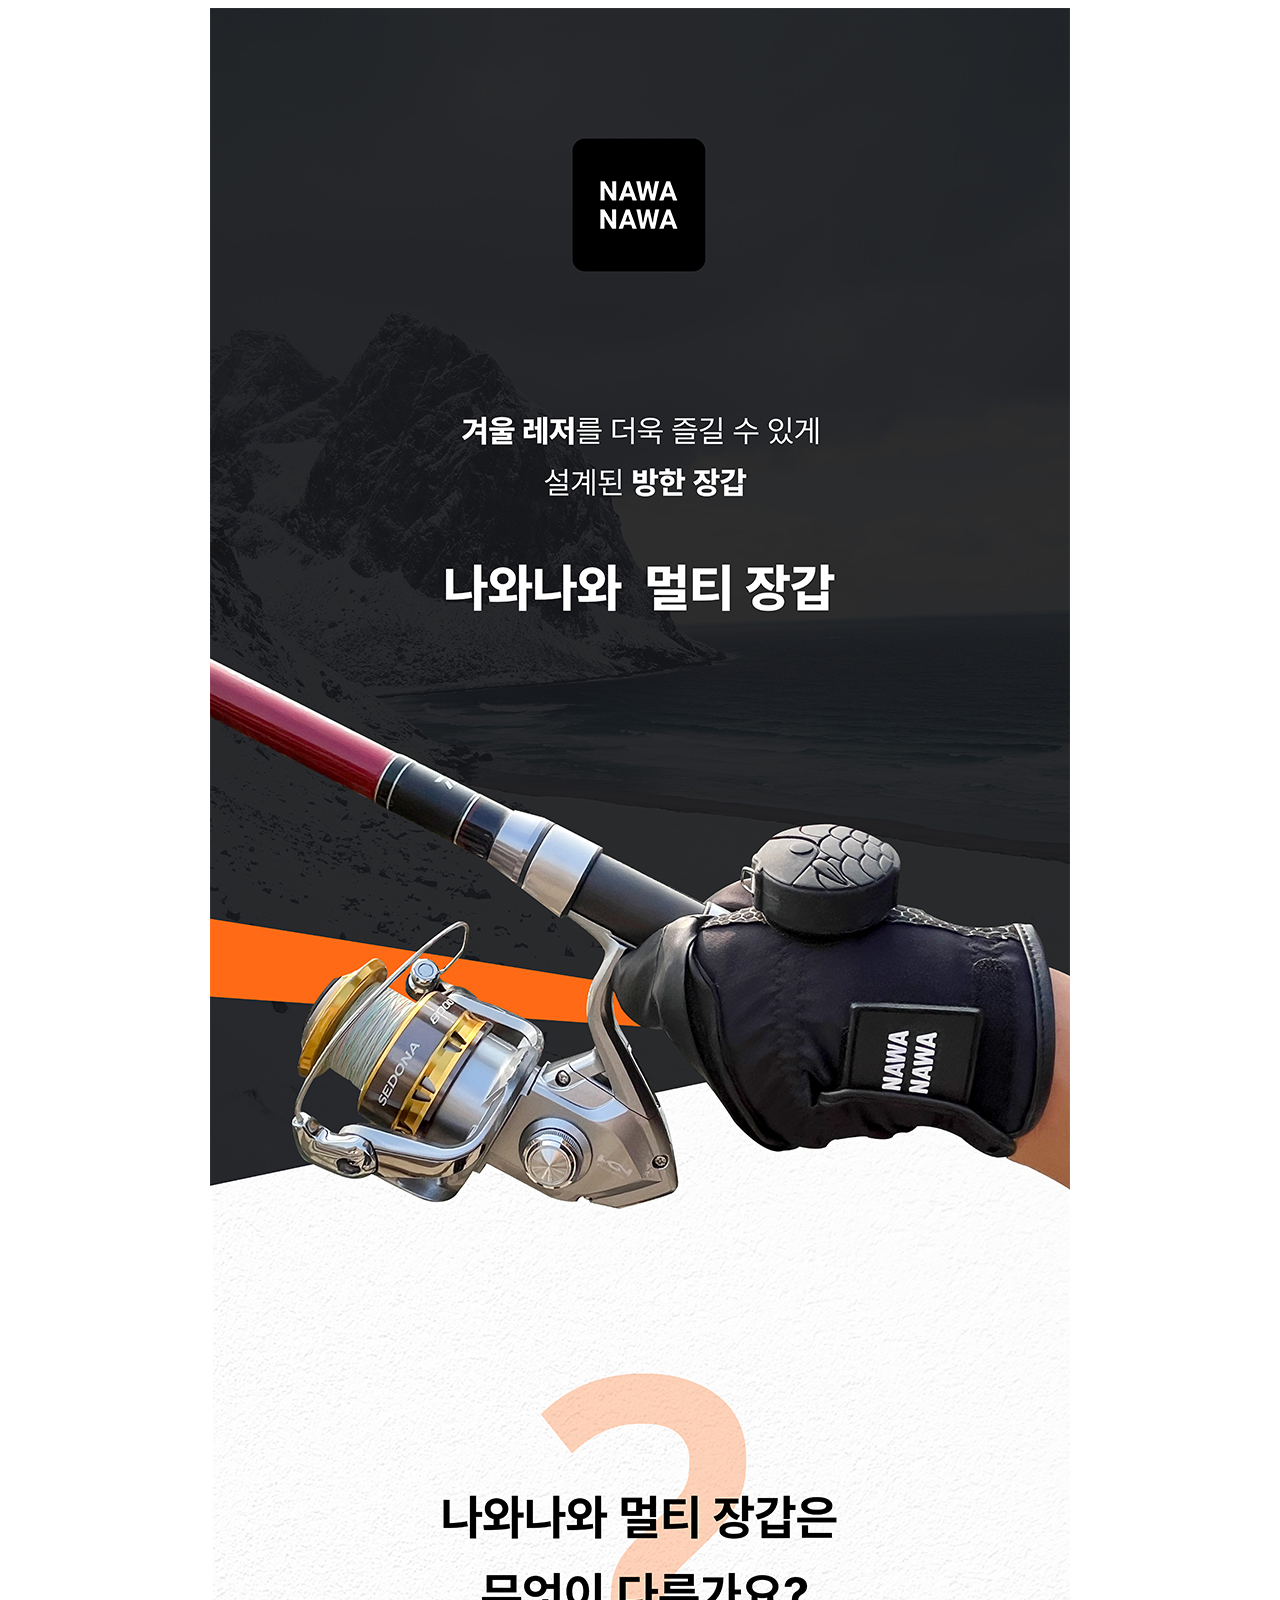
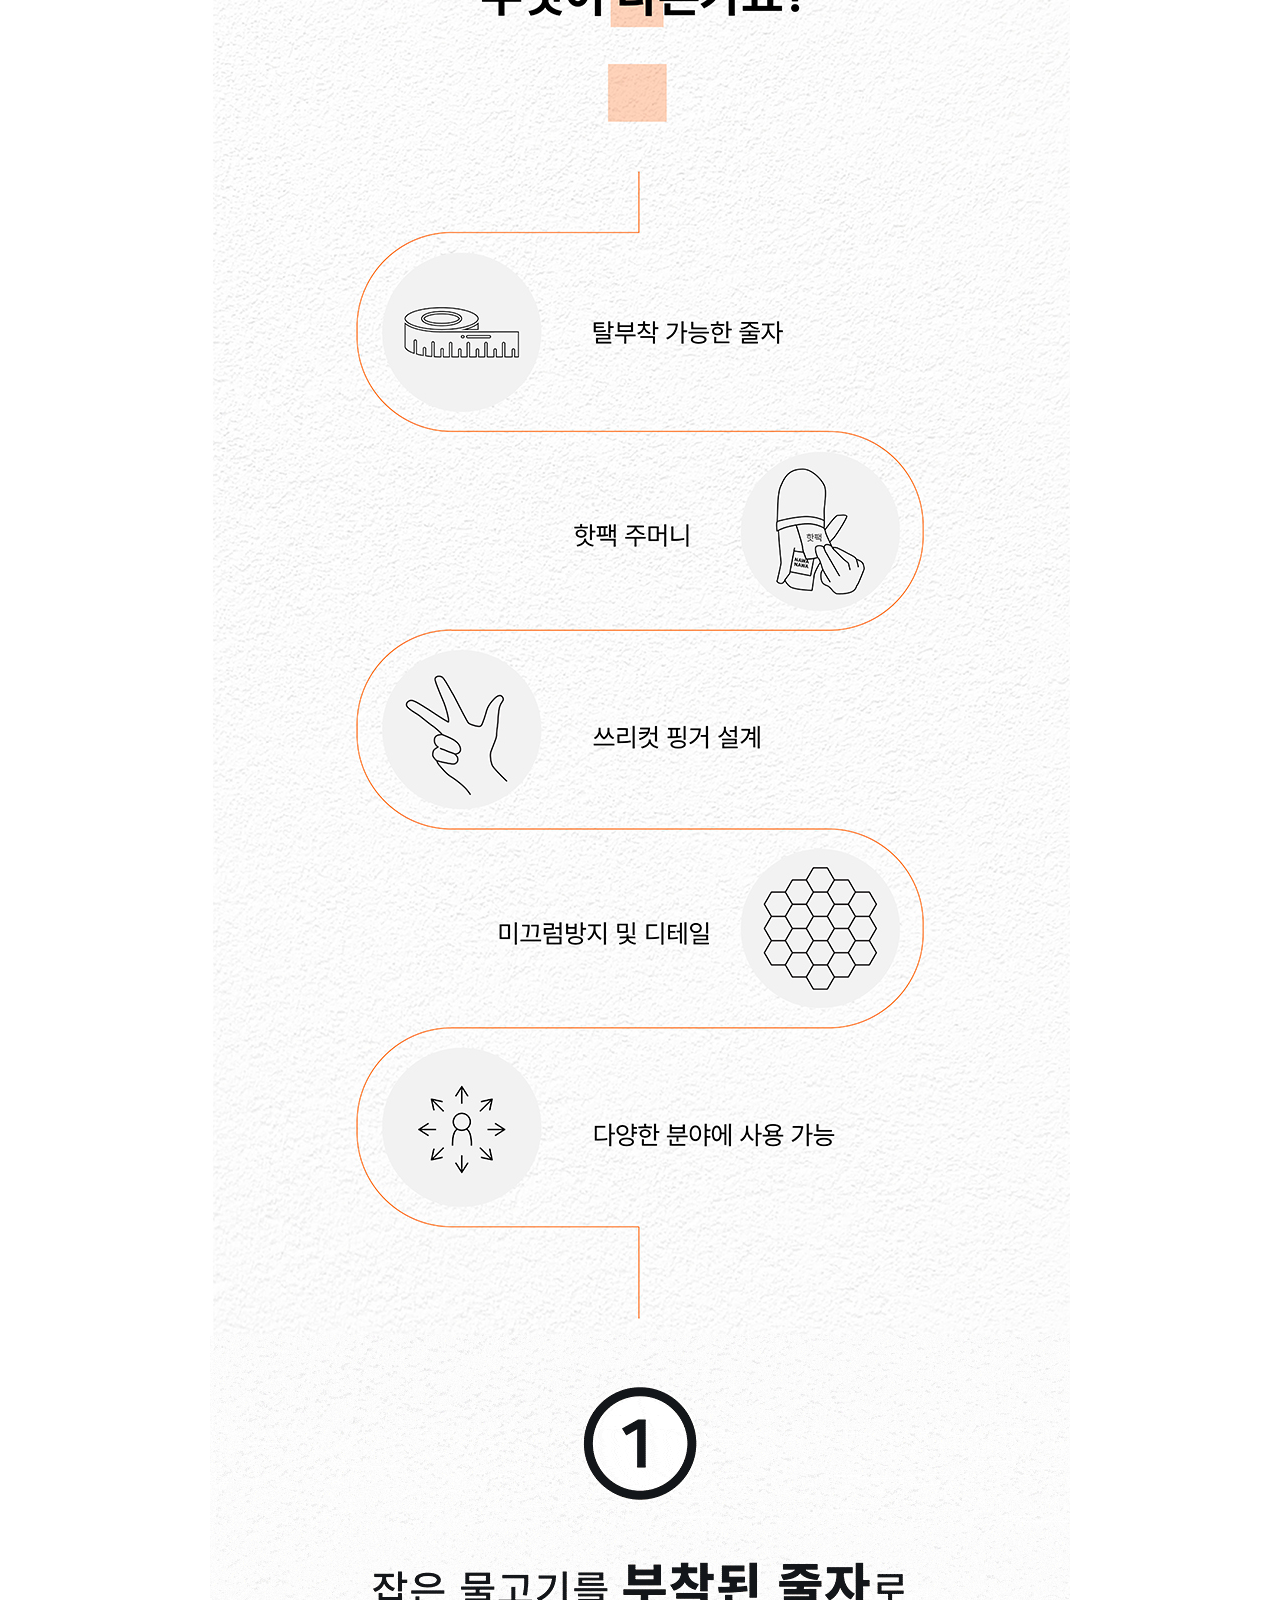
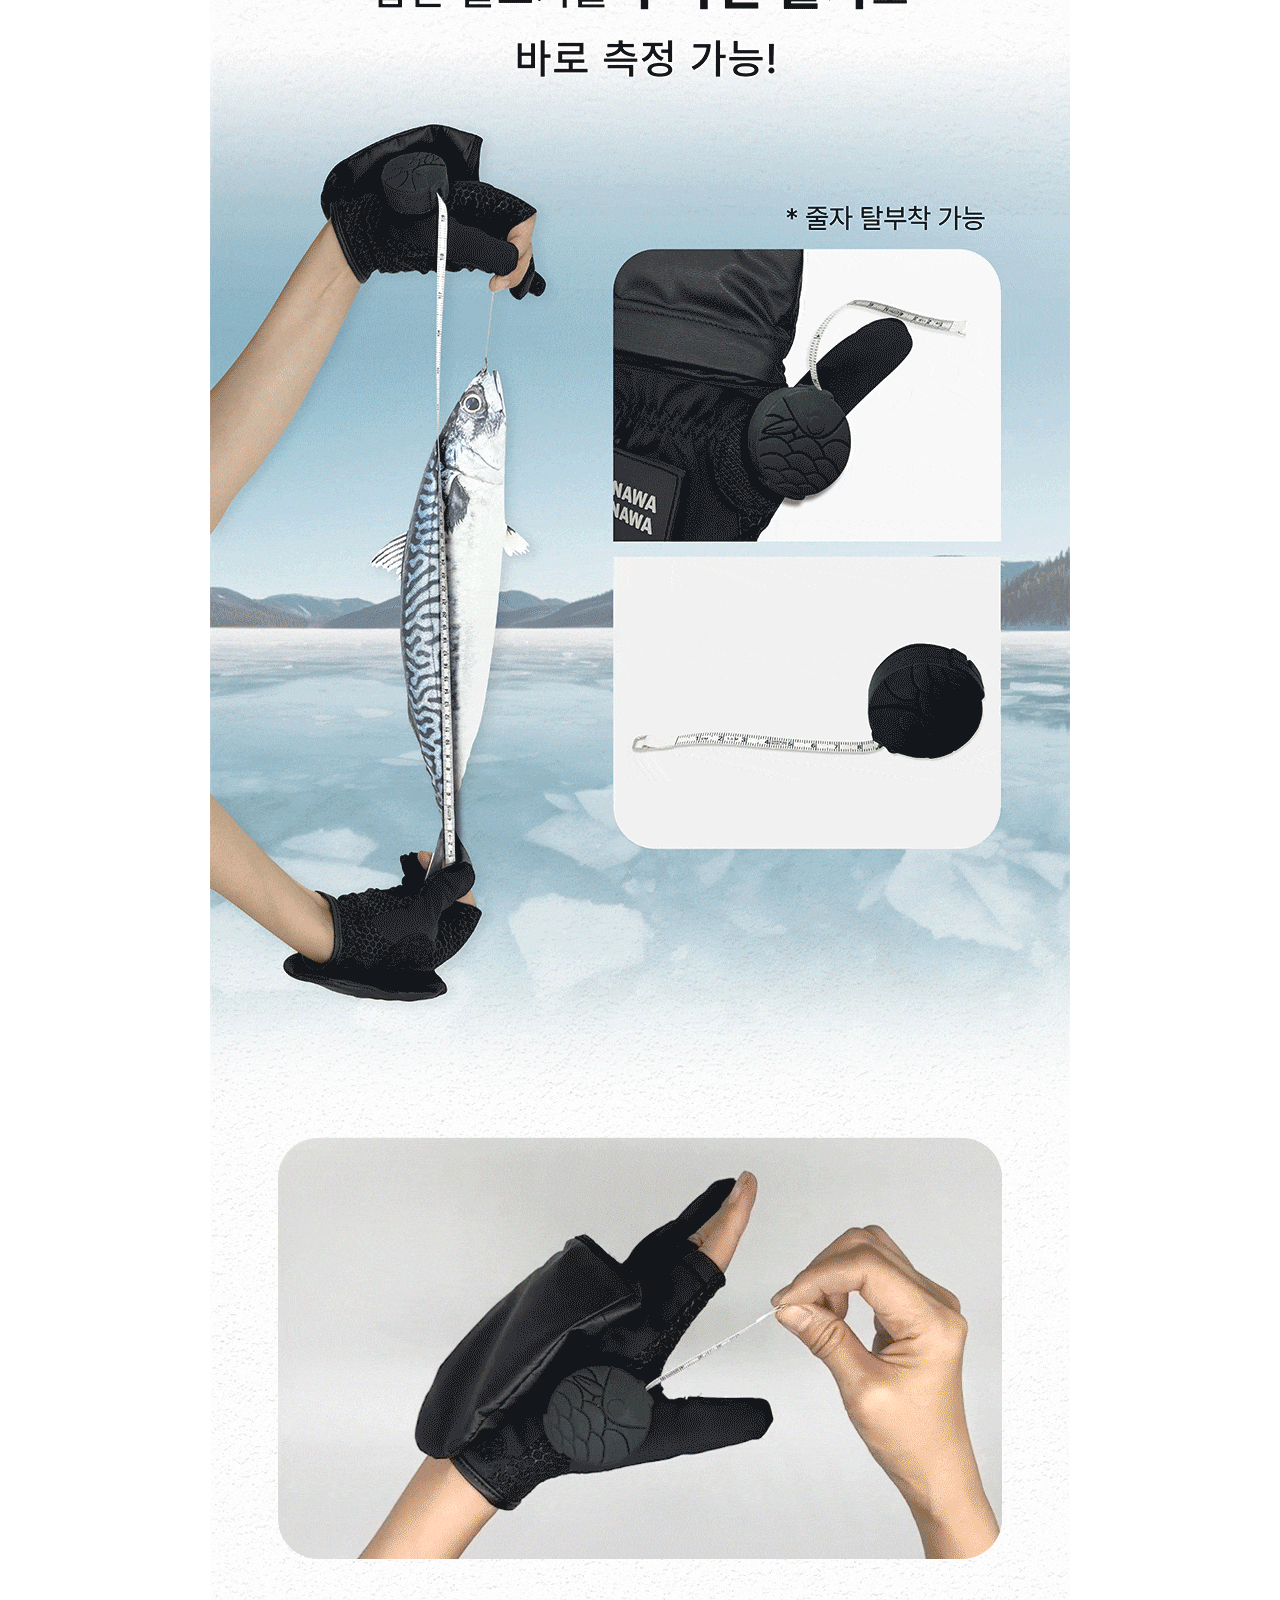
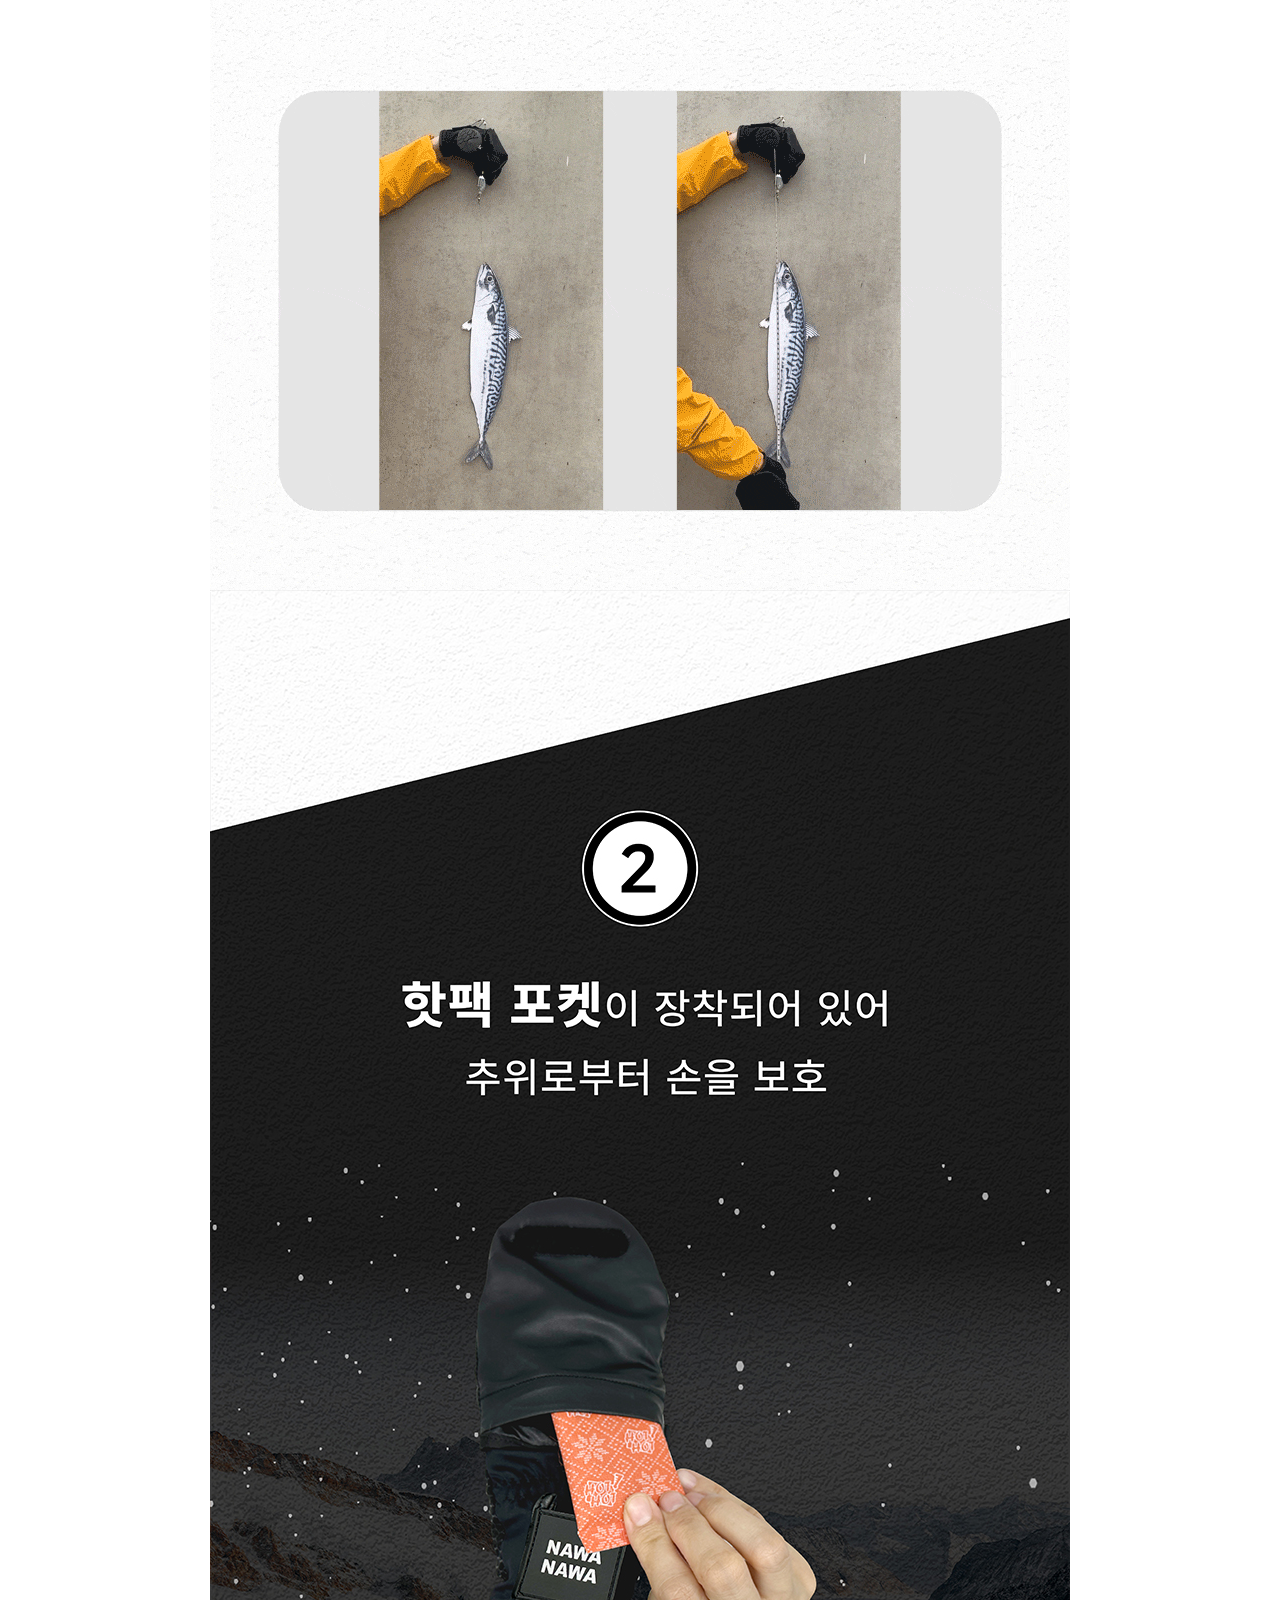
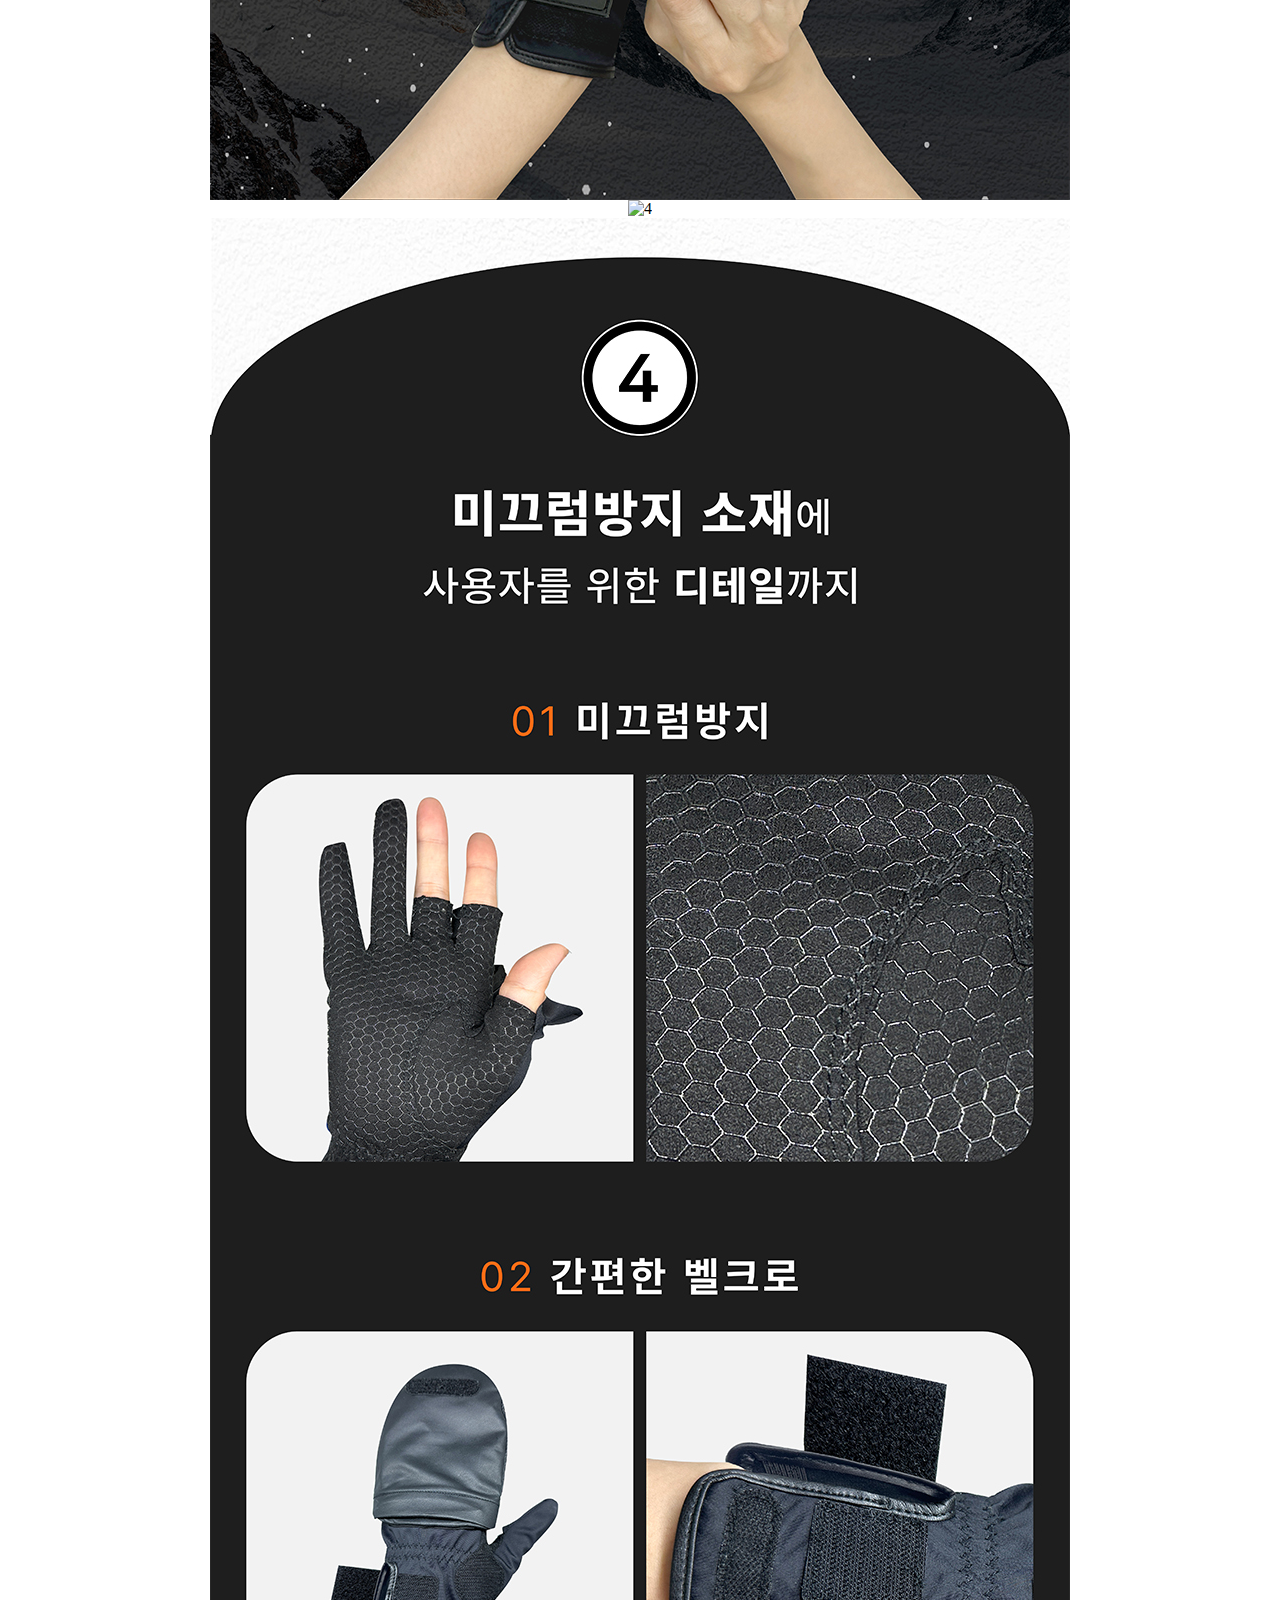
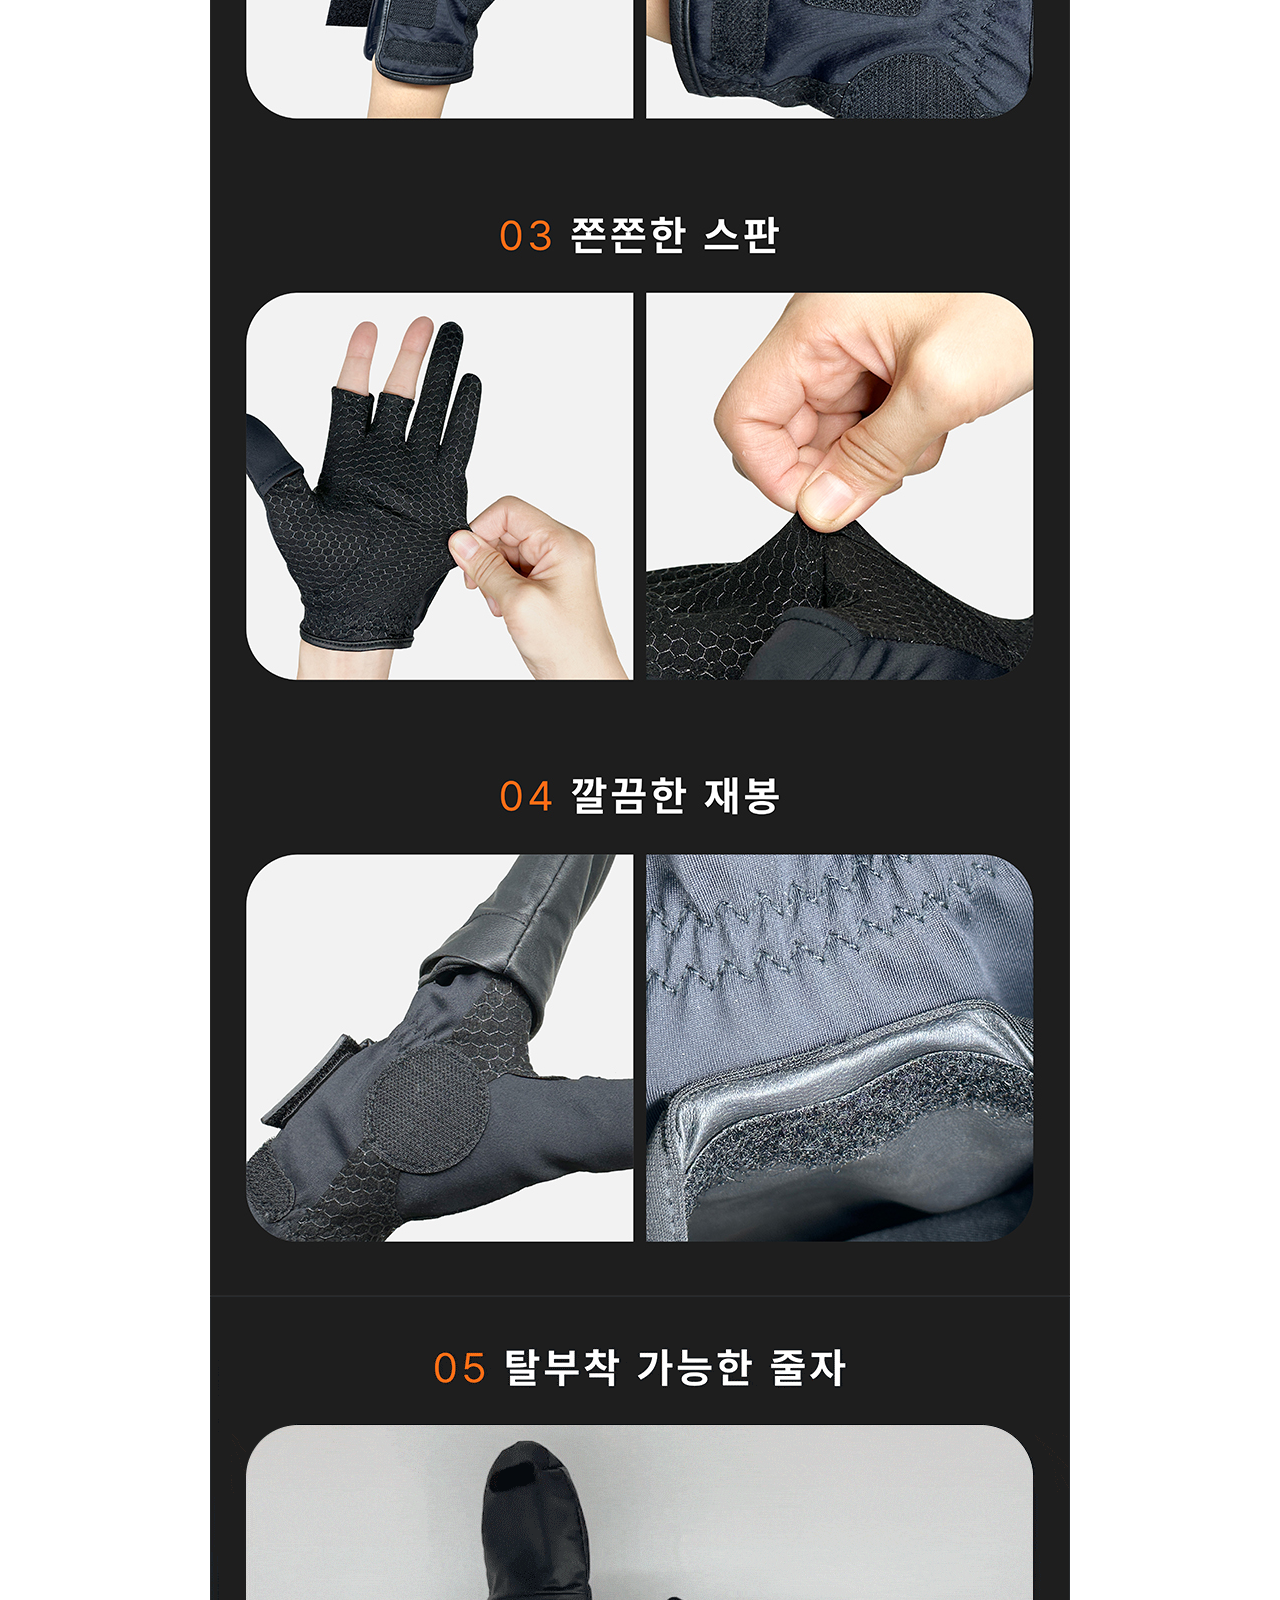
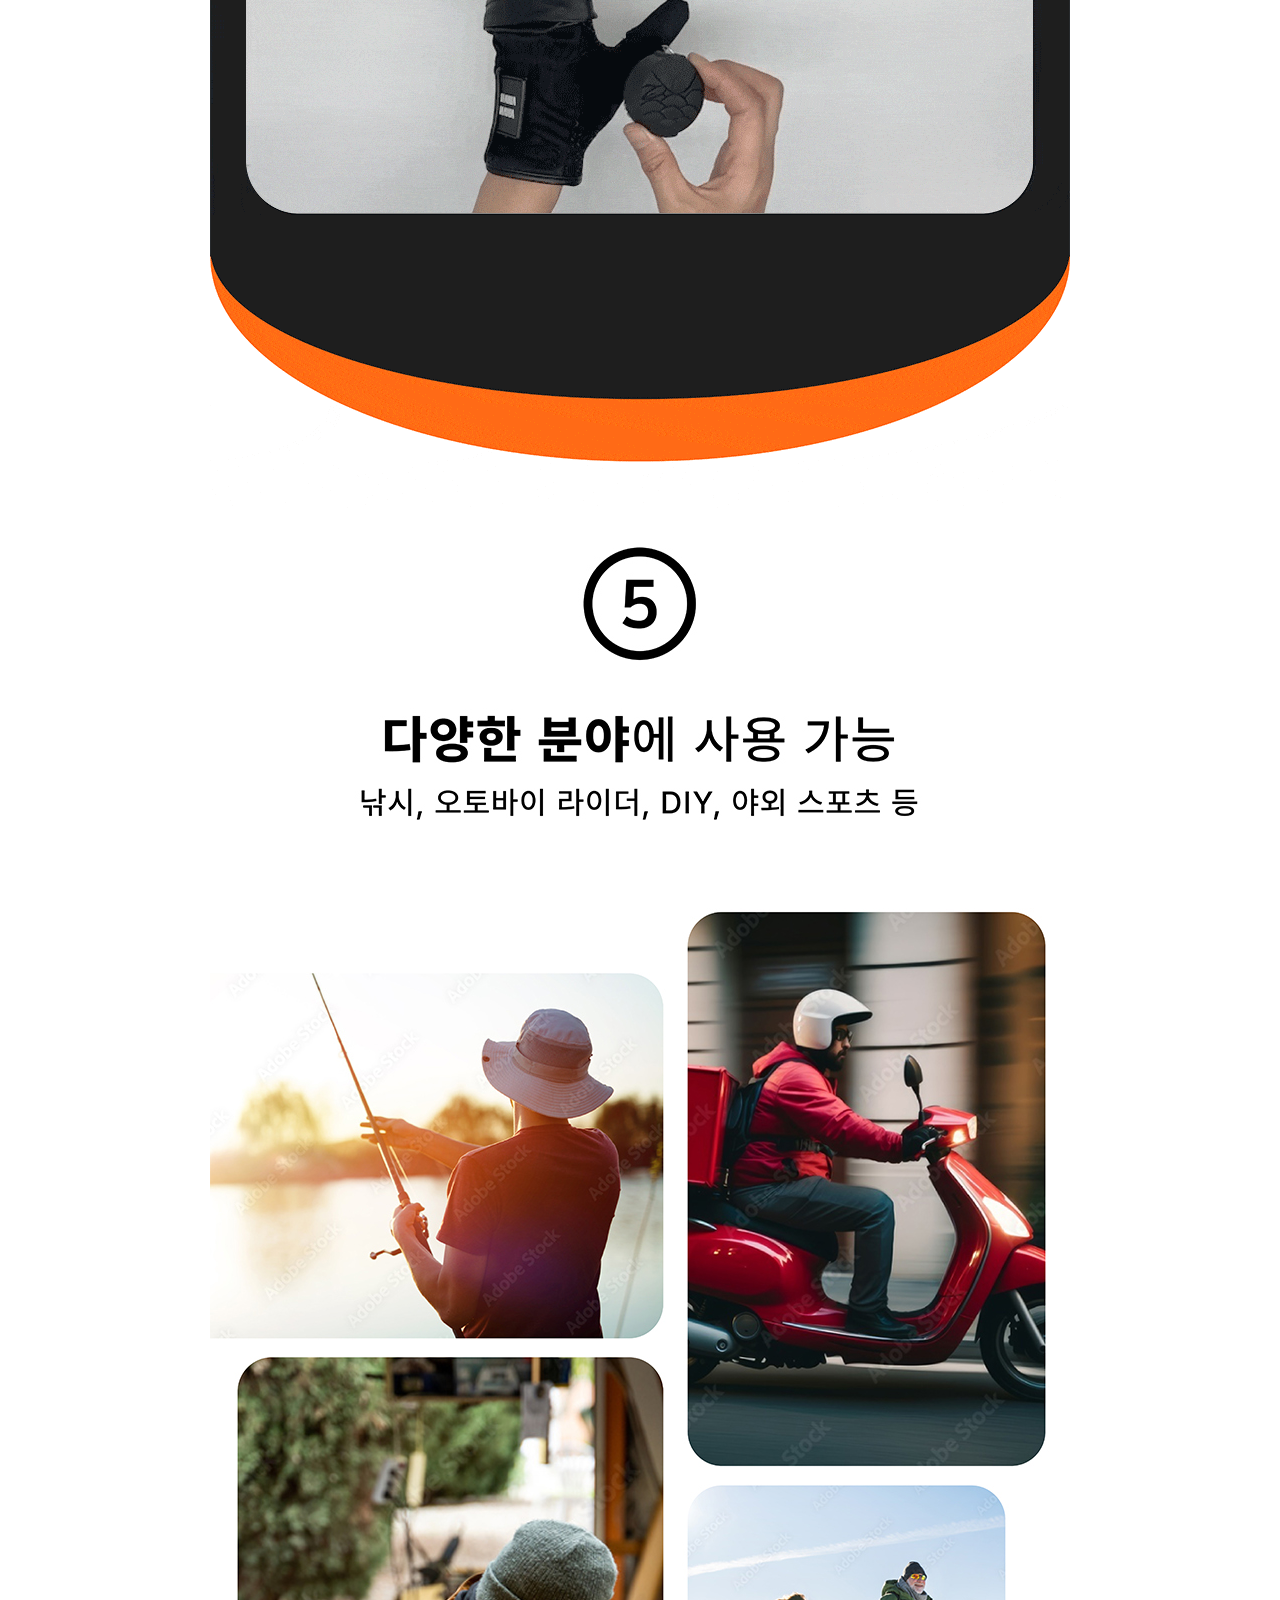
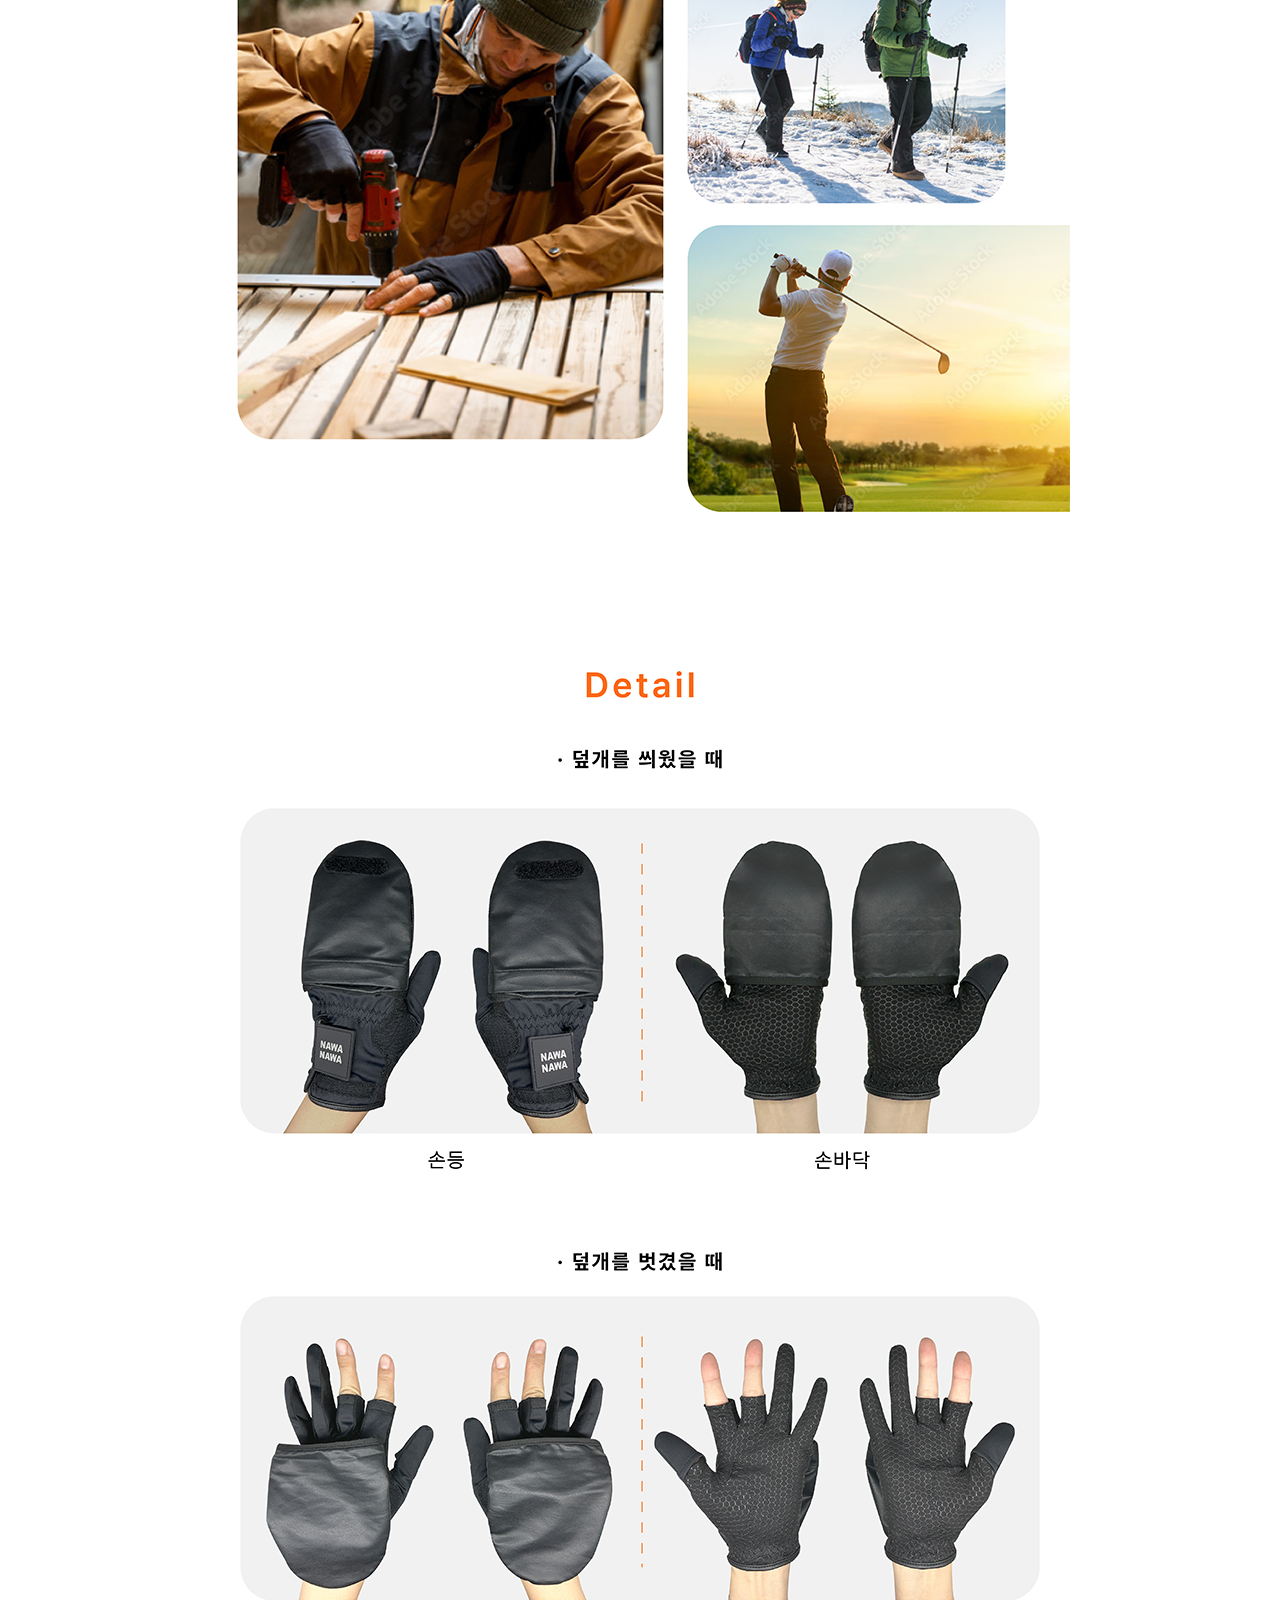
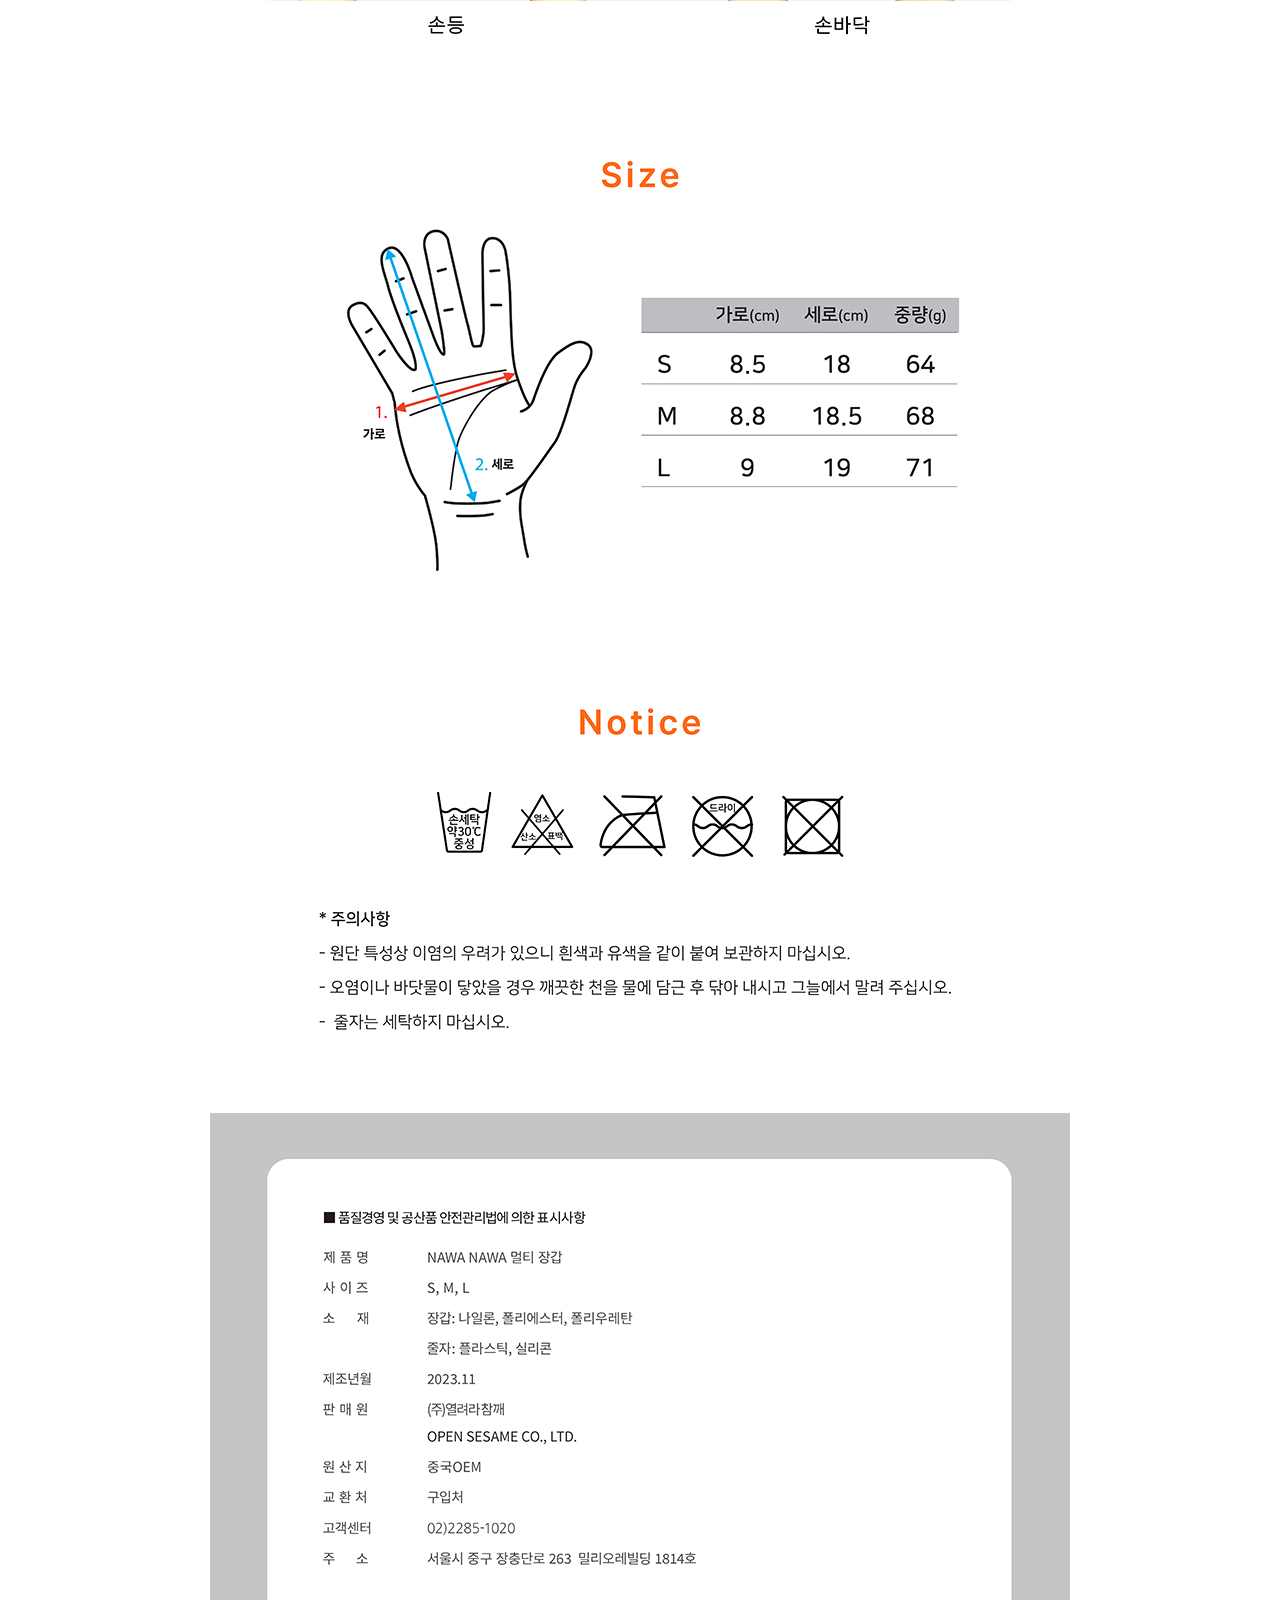
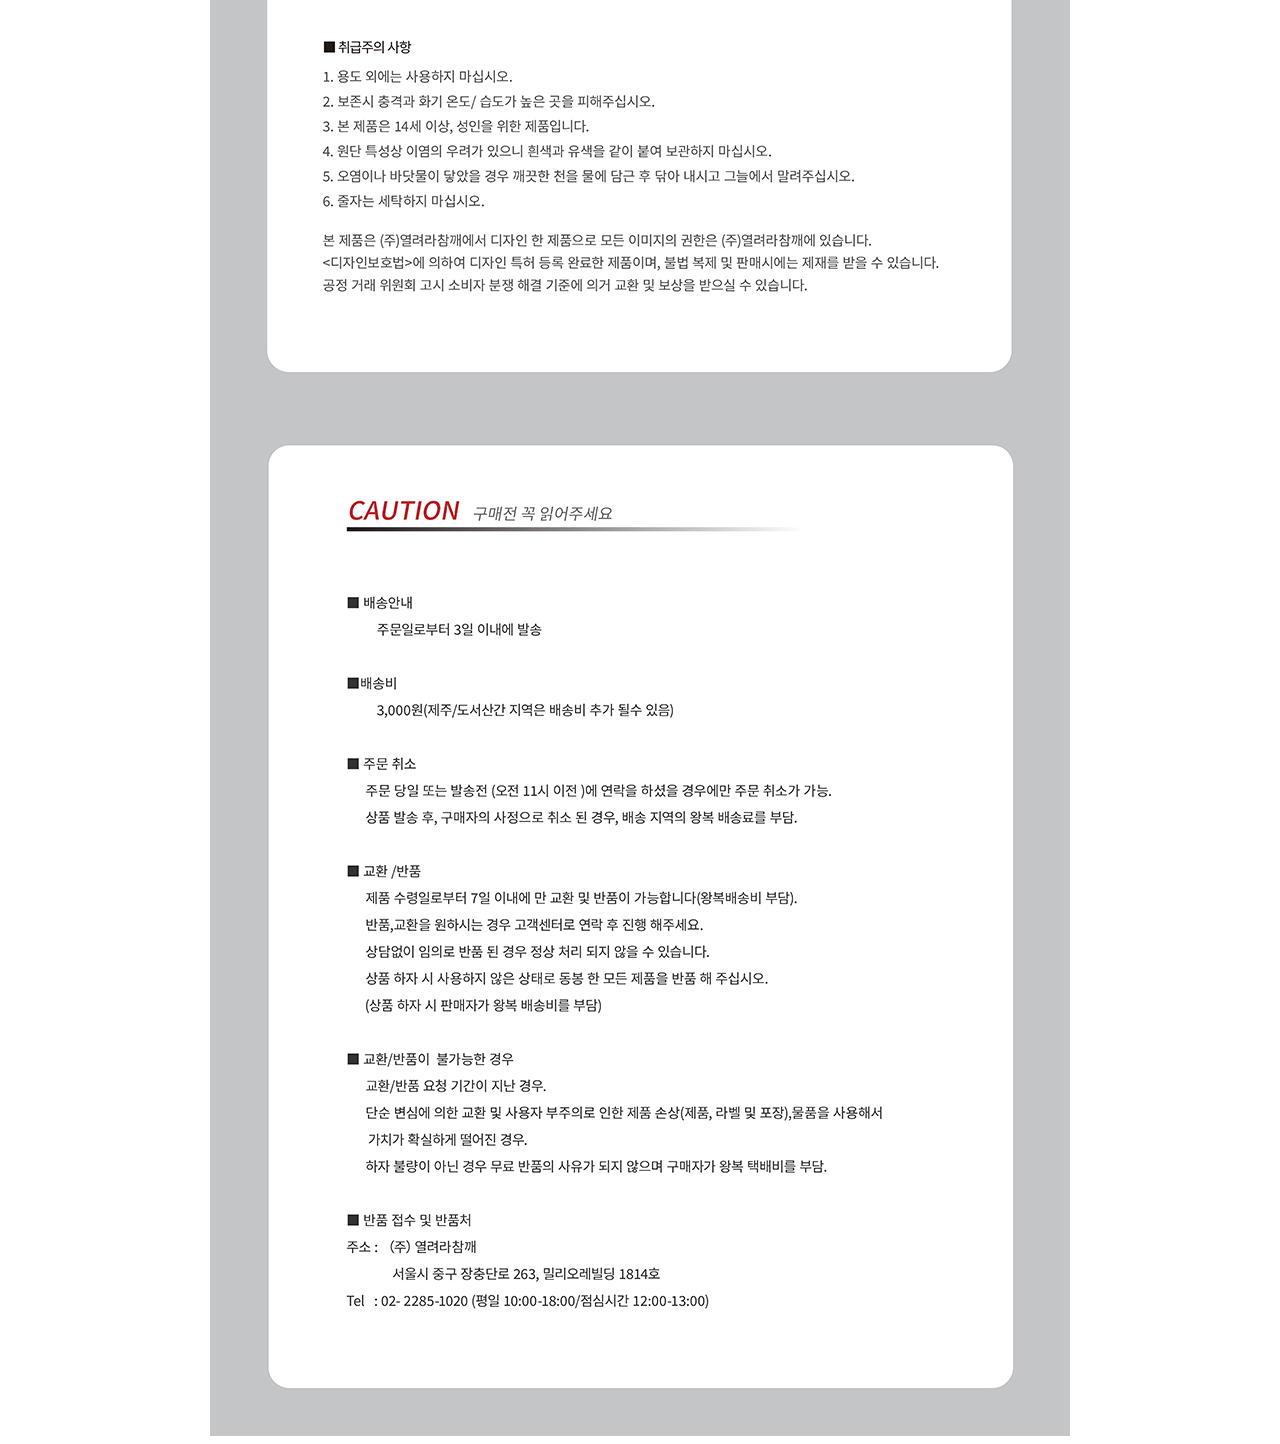
==== fishing.html @ cccb0d66 "fishing" ====
<!DOCTYPE html>
<html lang="ko">
<head>
    <title>Info</title>
    <meta charset="UTF-8">
    <meta http-equiv="X-UA-Compatible" content="IE=edge">
    <meta name="viewport" content="width=device-width, initial-scale=1.0">
    <title>확인용 페이지</title>

    <link rel="stylesheet" href="fishing.css">
</head>

<body>
    <div>
        <img src="img_fishing/1.jpg" alt="1">
    </div>
    <div>
        <img src="img_fishing/2.gif" alt="2">
    </div>
    <div>
        <img src="img_fishing/3.jpg" alt="3">
    </div>
    <div>
        <img src="img_fishing/4.gif" alt="4">
    </div>
    <div>
        <img src="img_fishing/5.jpg" alt="5">
    </div>
    <div>
        <img src="img_fishing/6.gif" alt="6">
    </div>
    <div>
        <img src="img_fishing/7.jpg" alt="7">
    </div>
    <div>
        <img src="img_fishing/8.jpg" alt="8">
    </div>
    <div>
        <img src="img_fishing/9.jpg" alt="9">
    </div>
</body>
---- fishing.css ----
div{
    display: flex;
    justify-content: center;
}
div img{
    display: block;
}
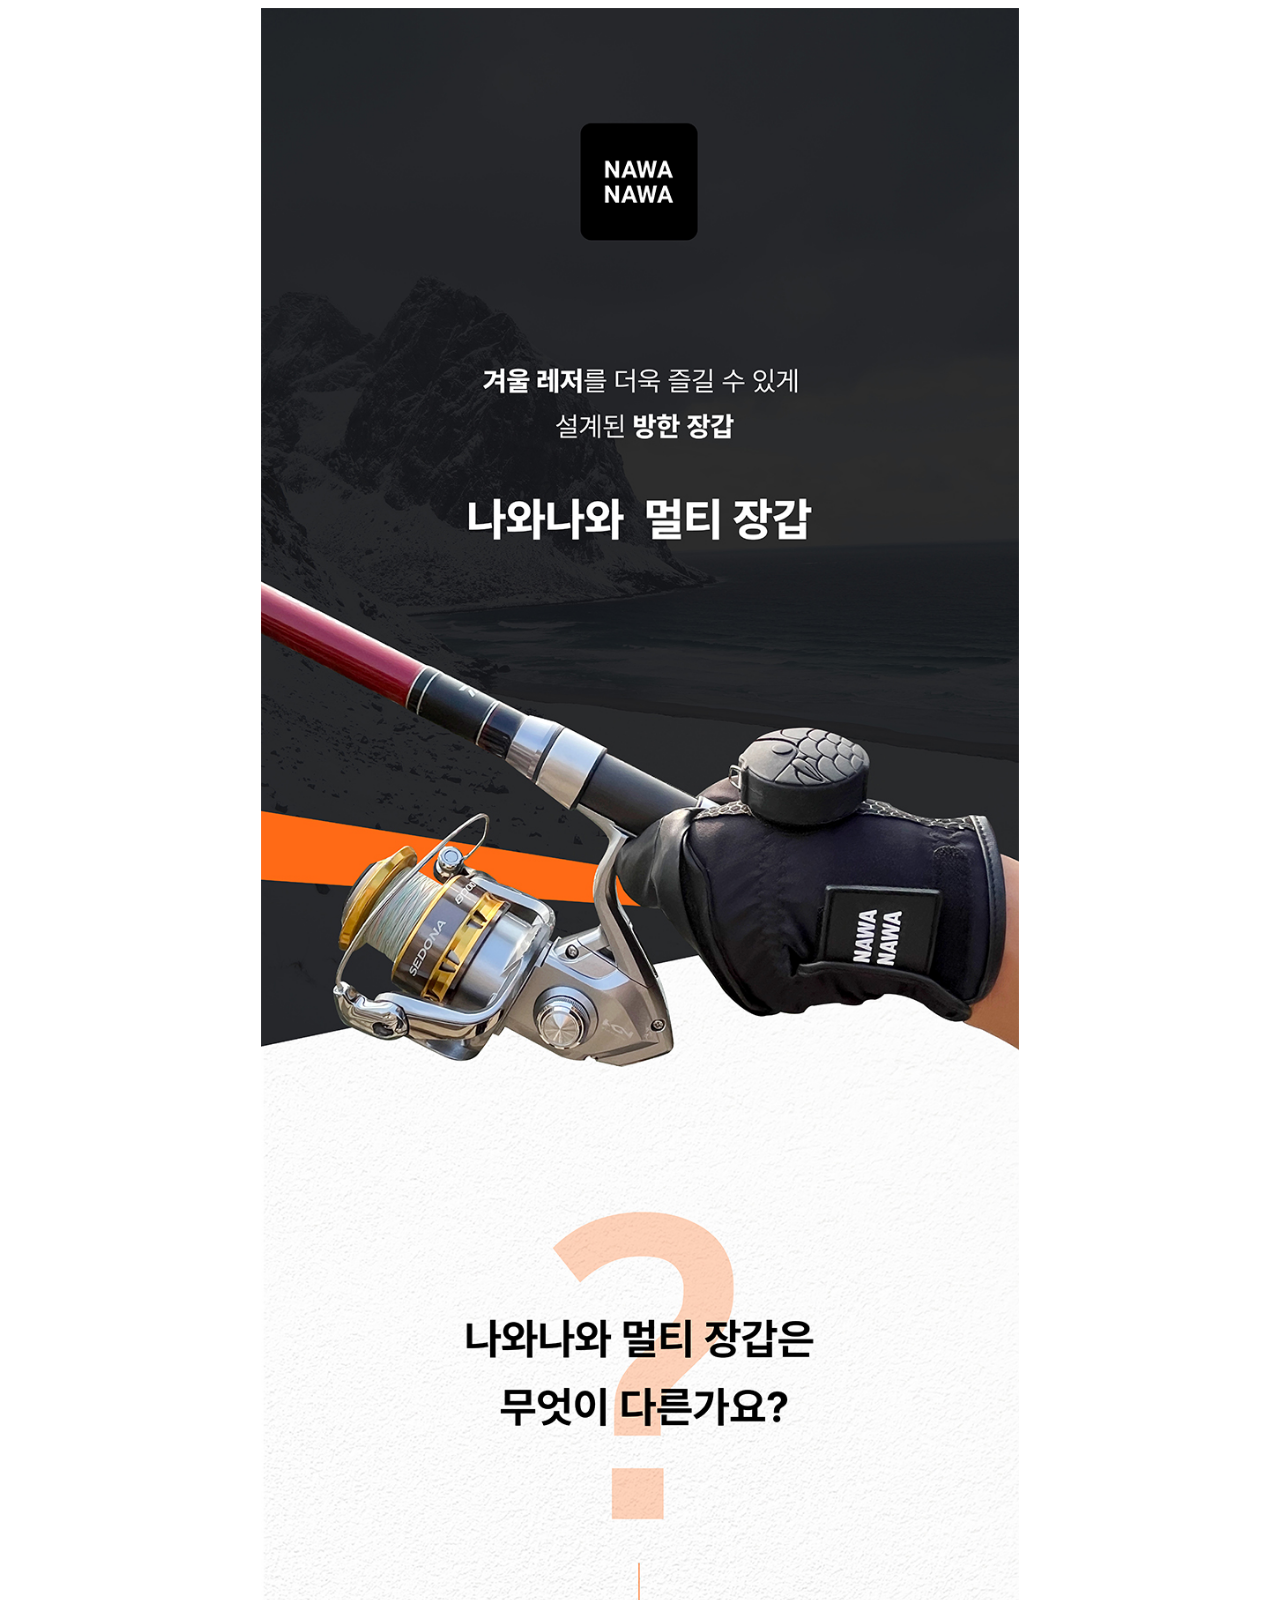
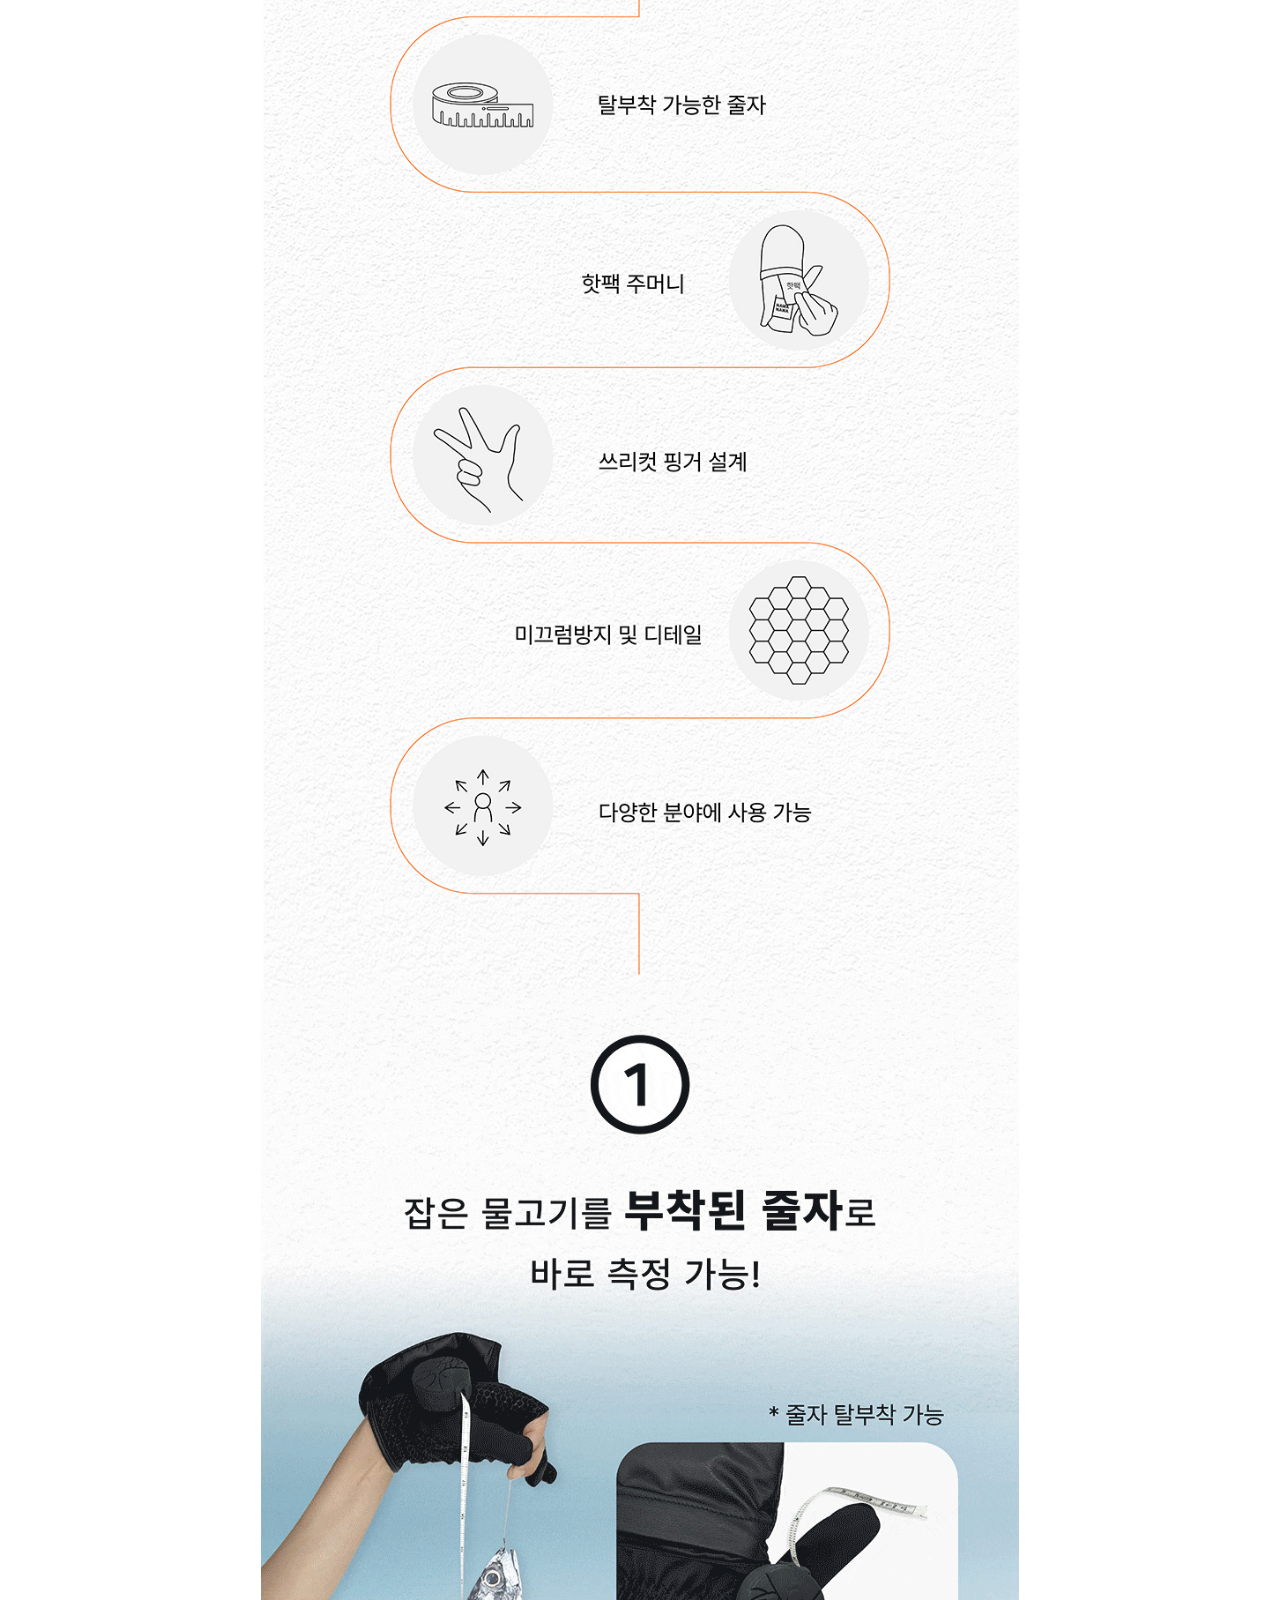
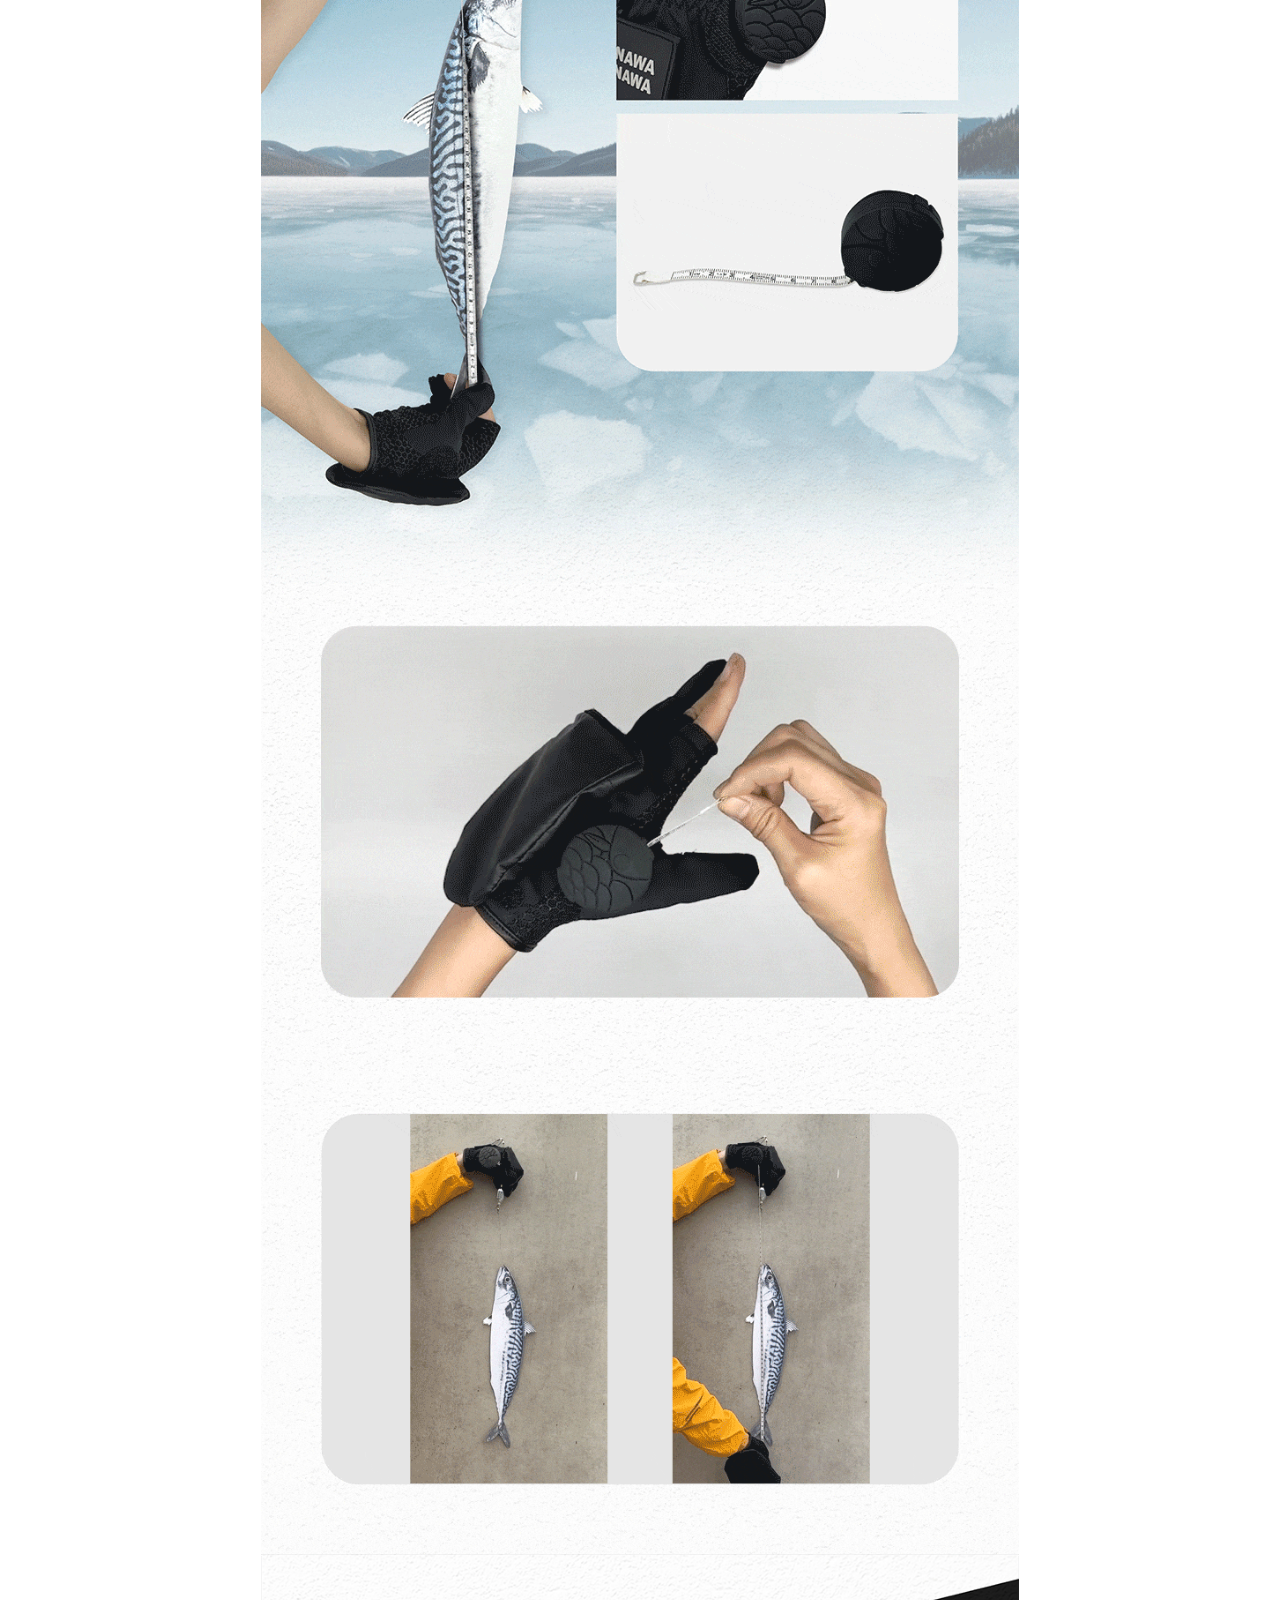
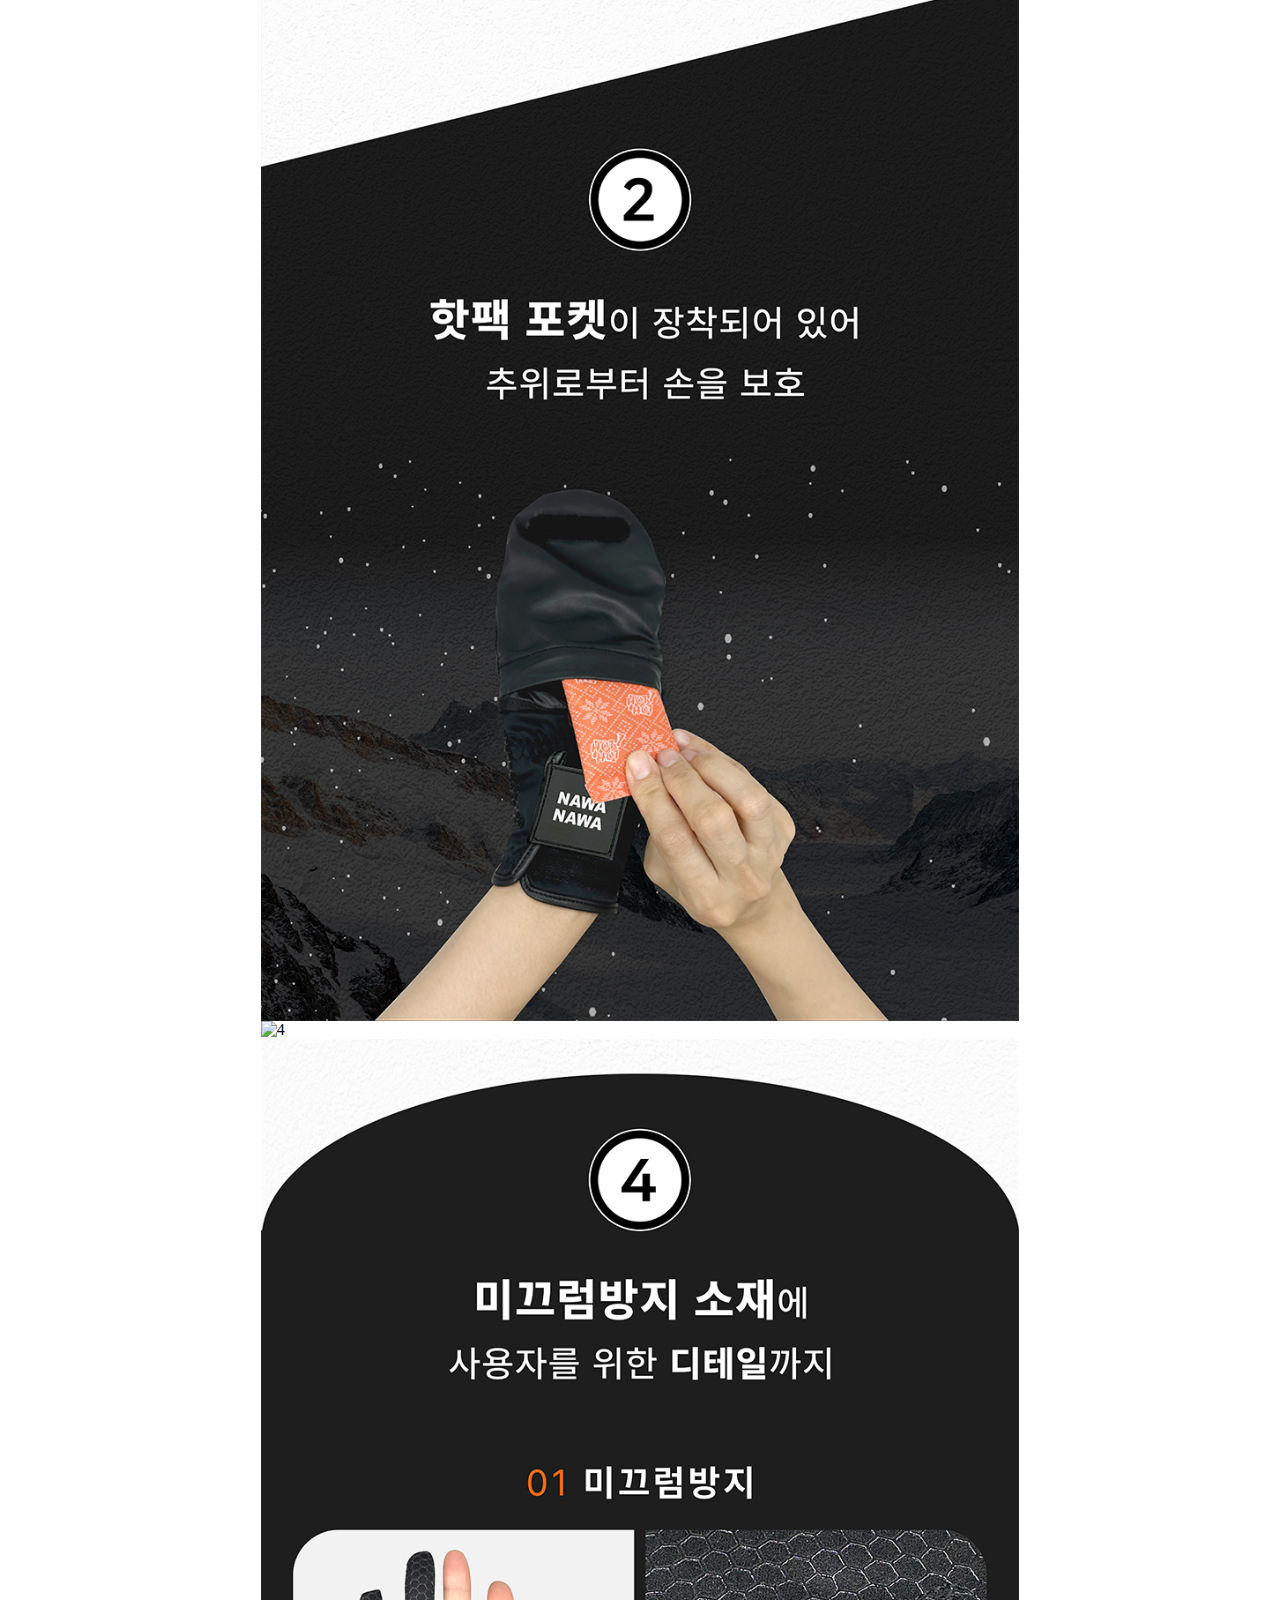
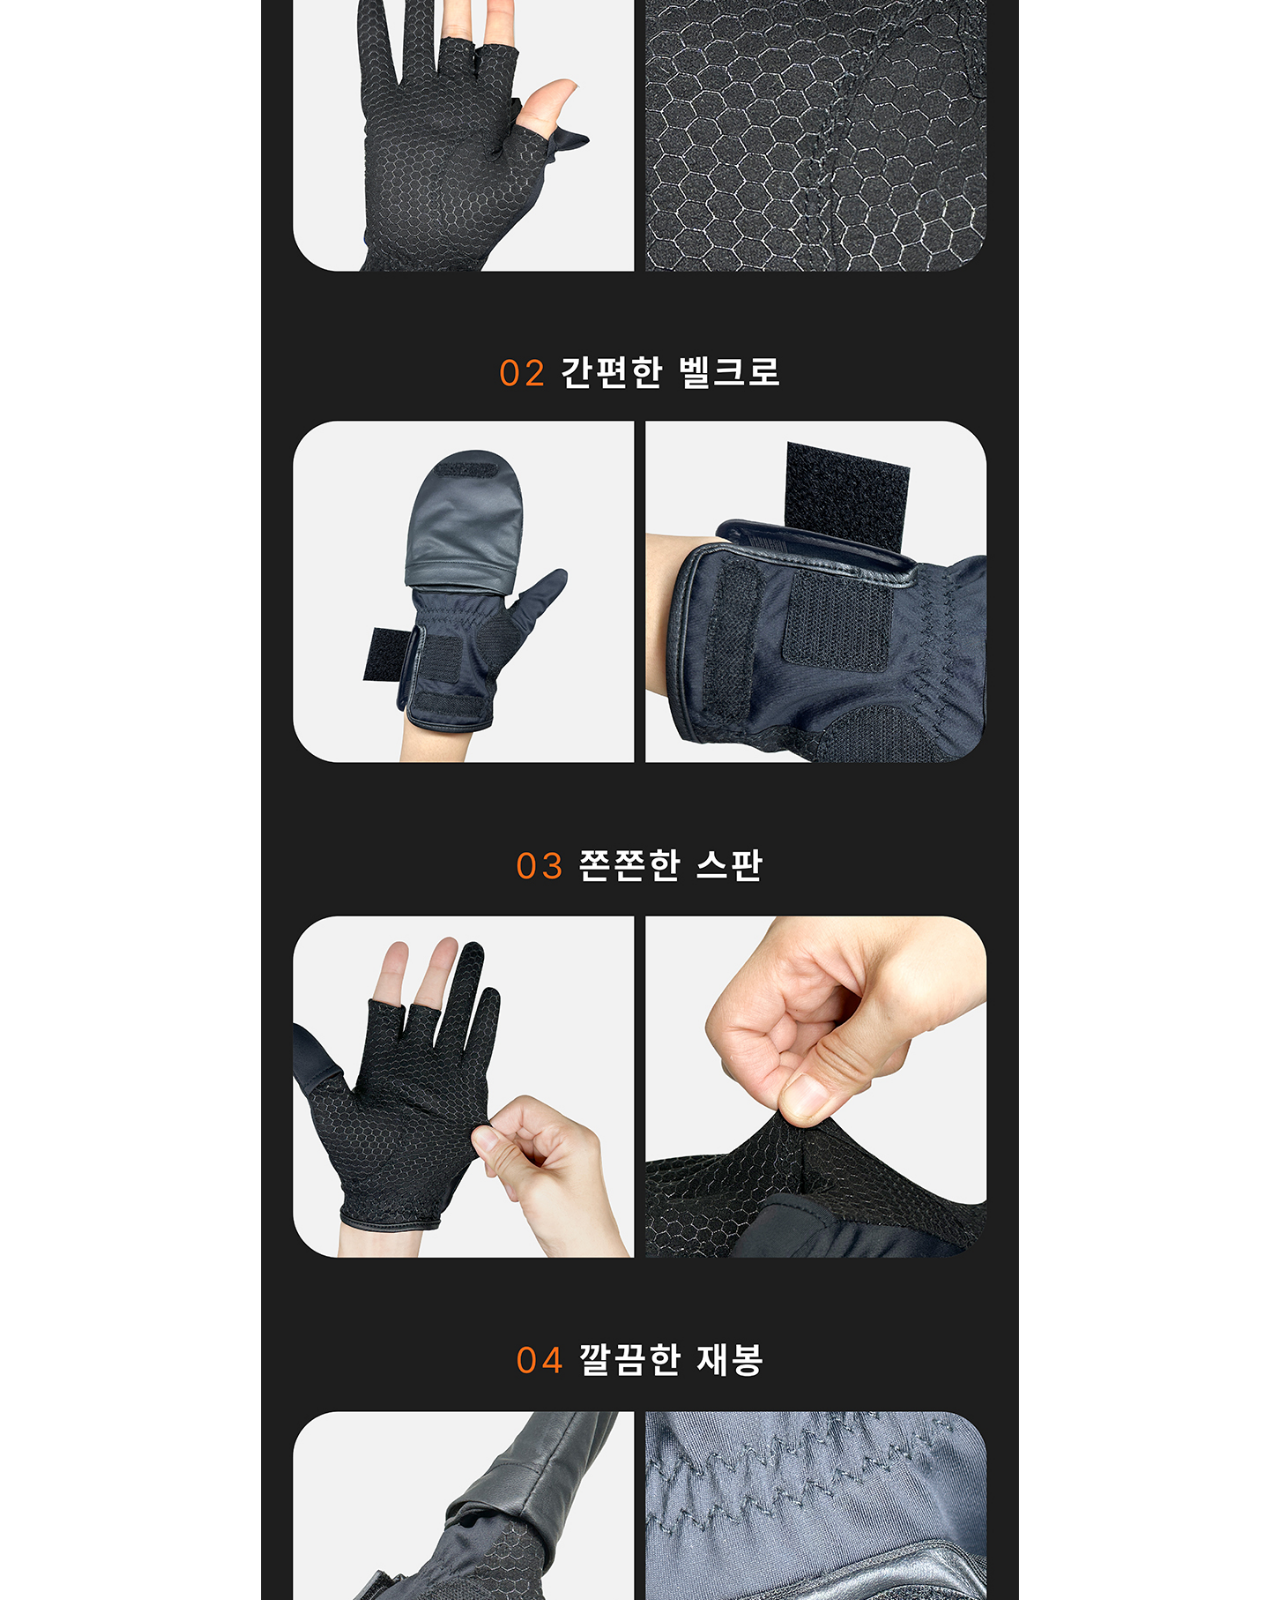
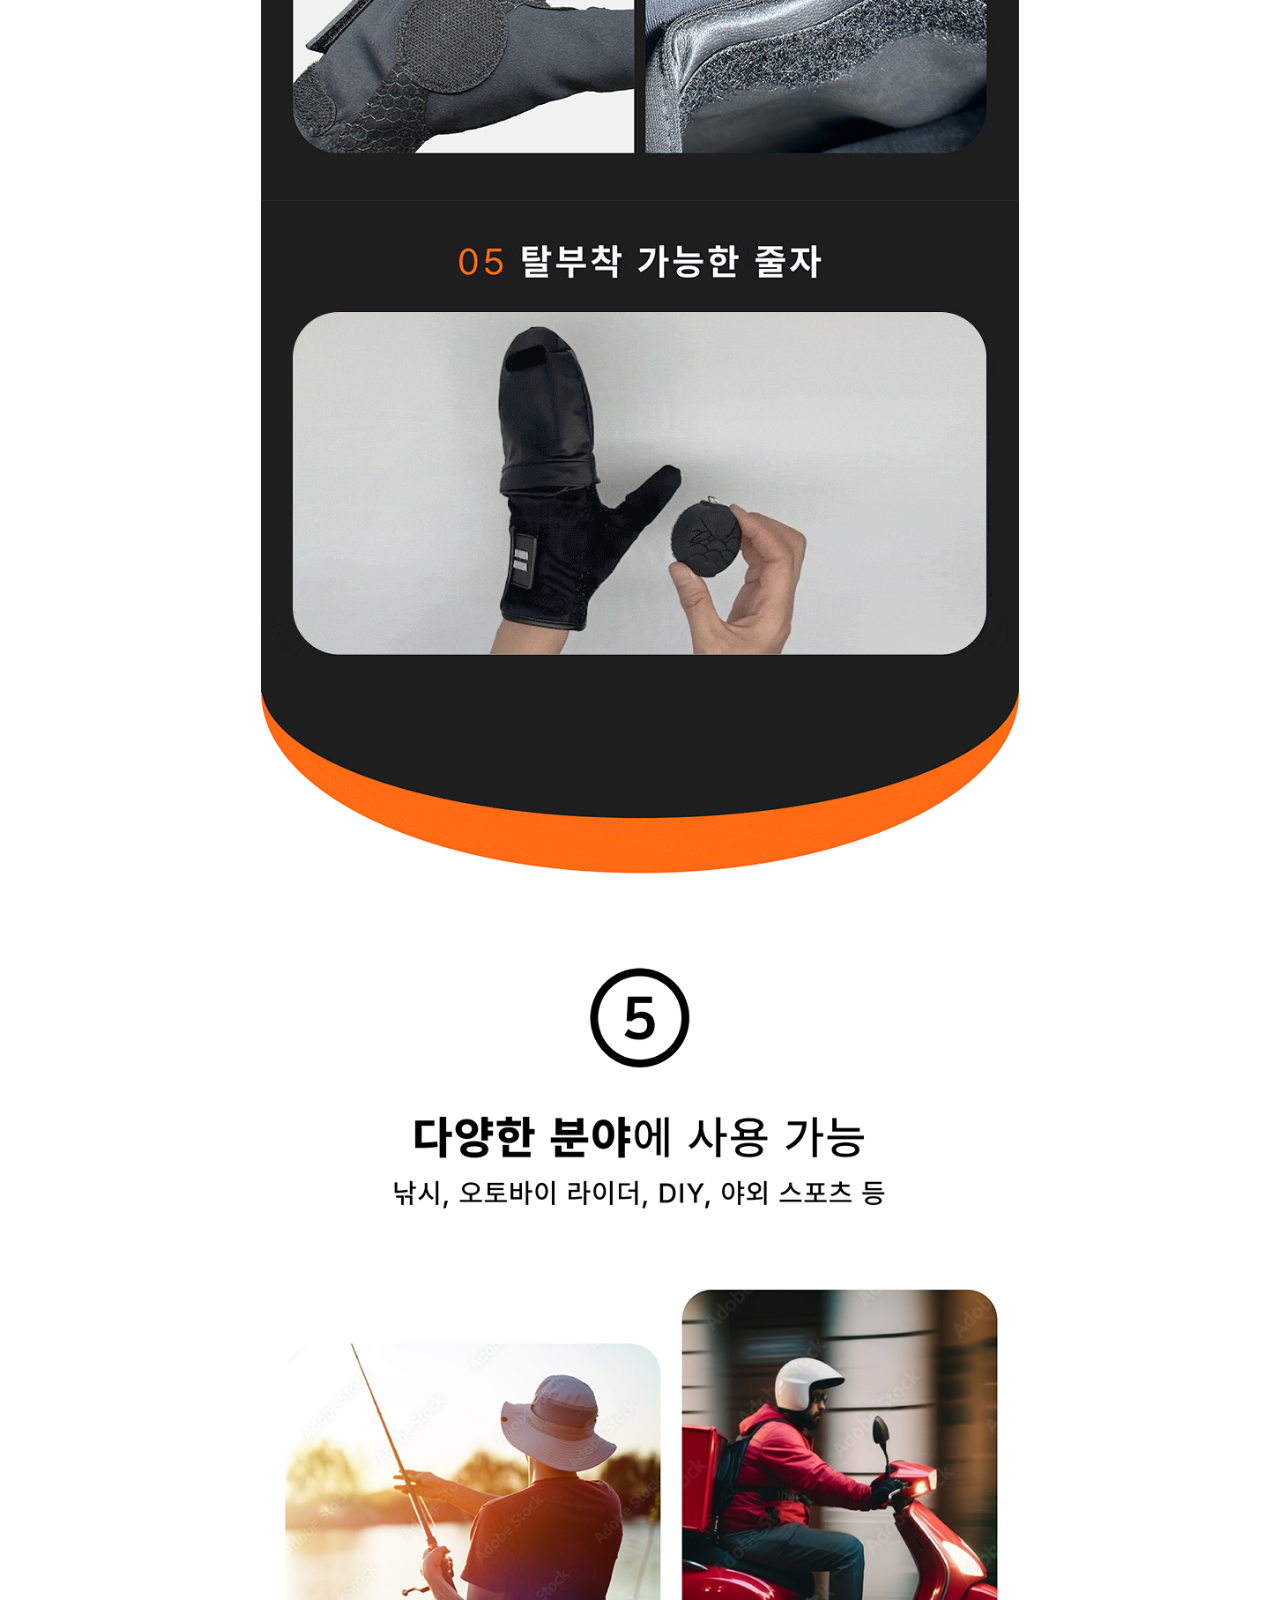
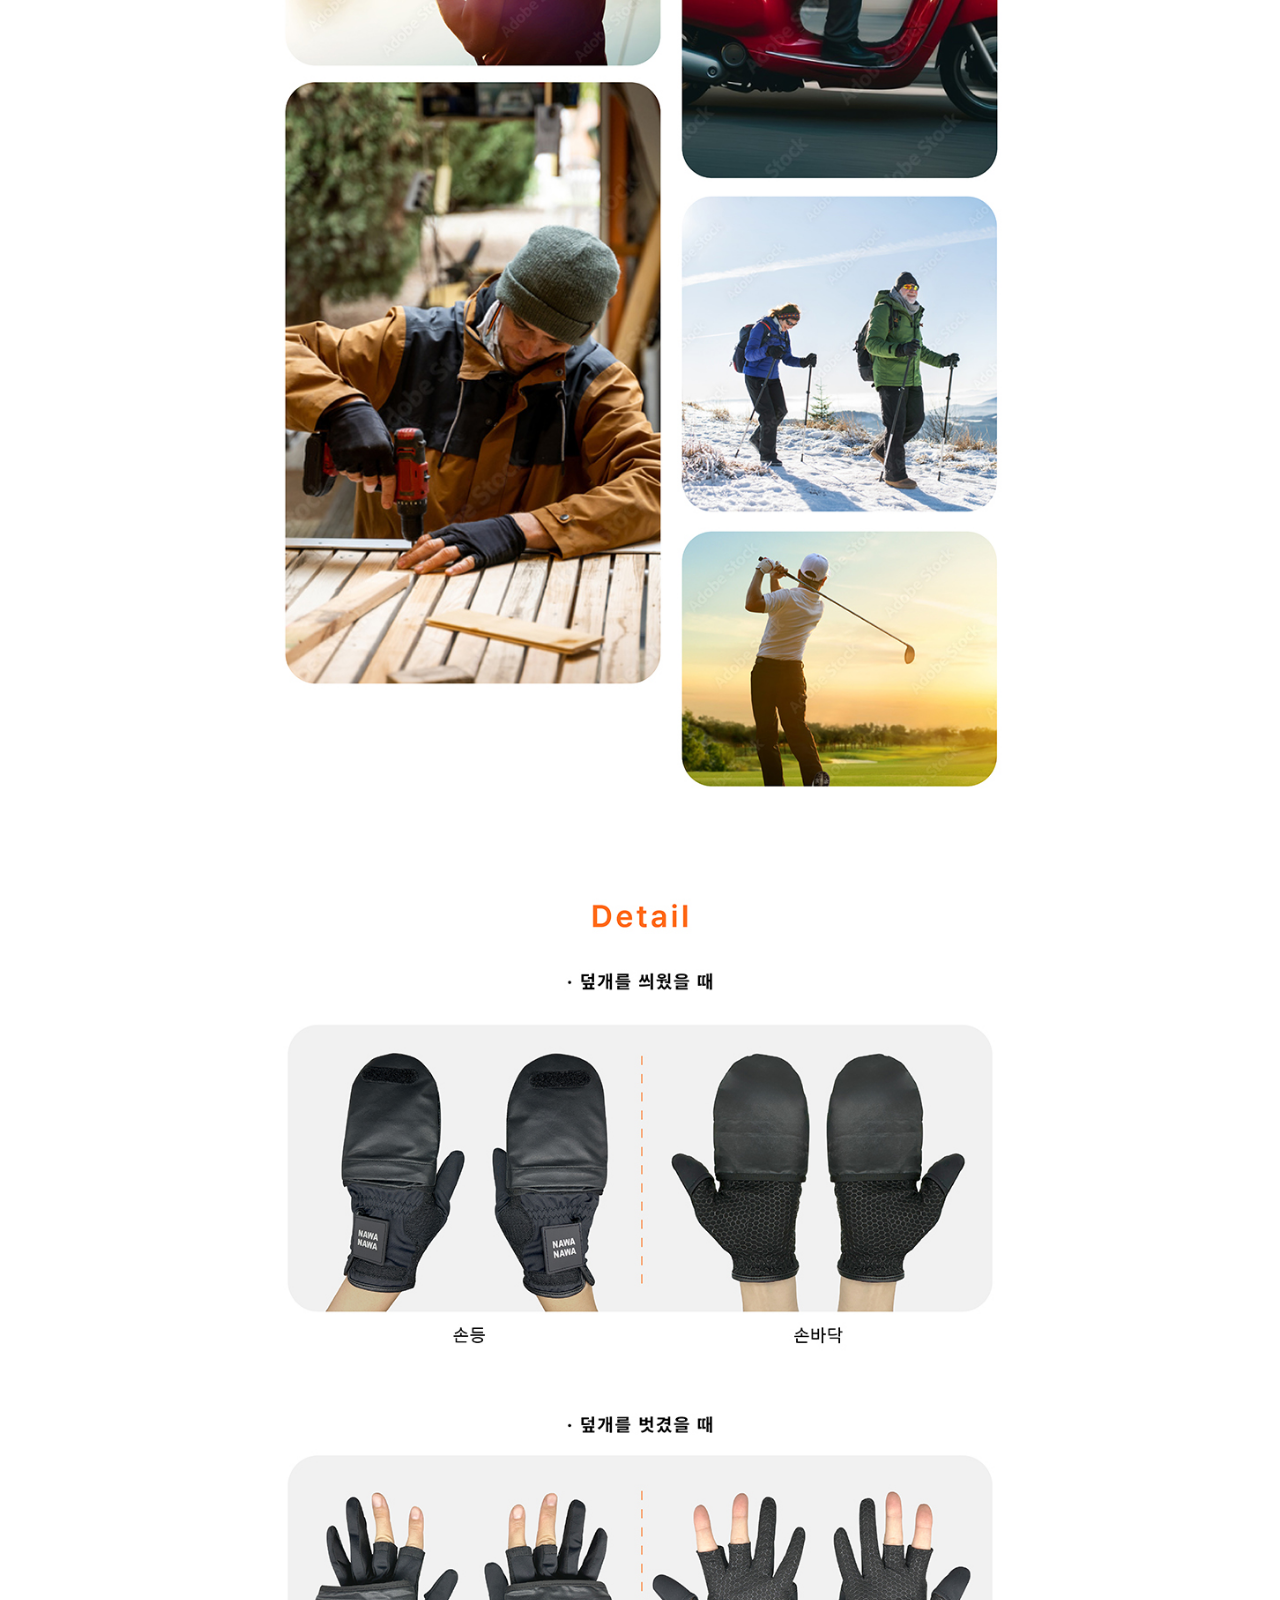
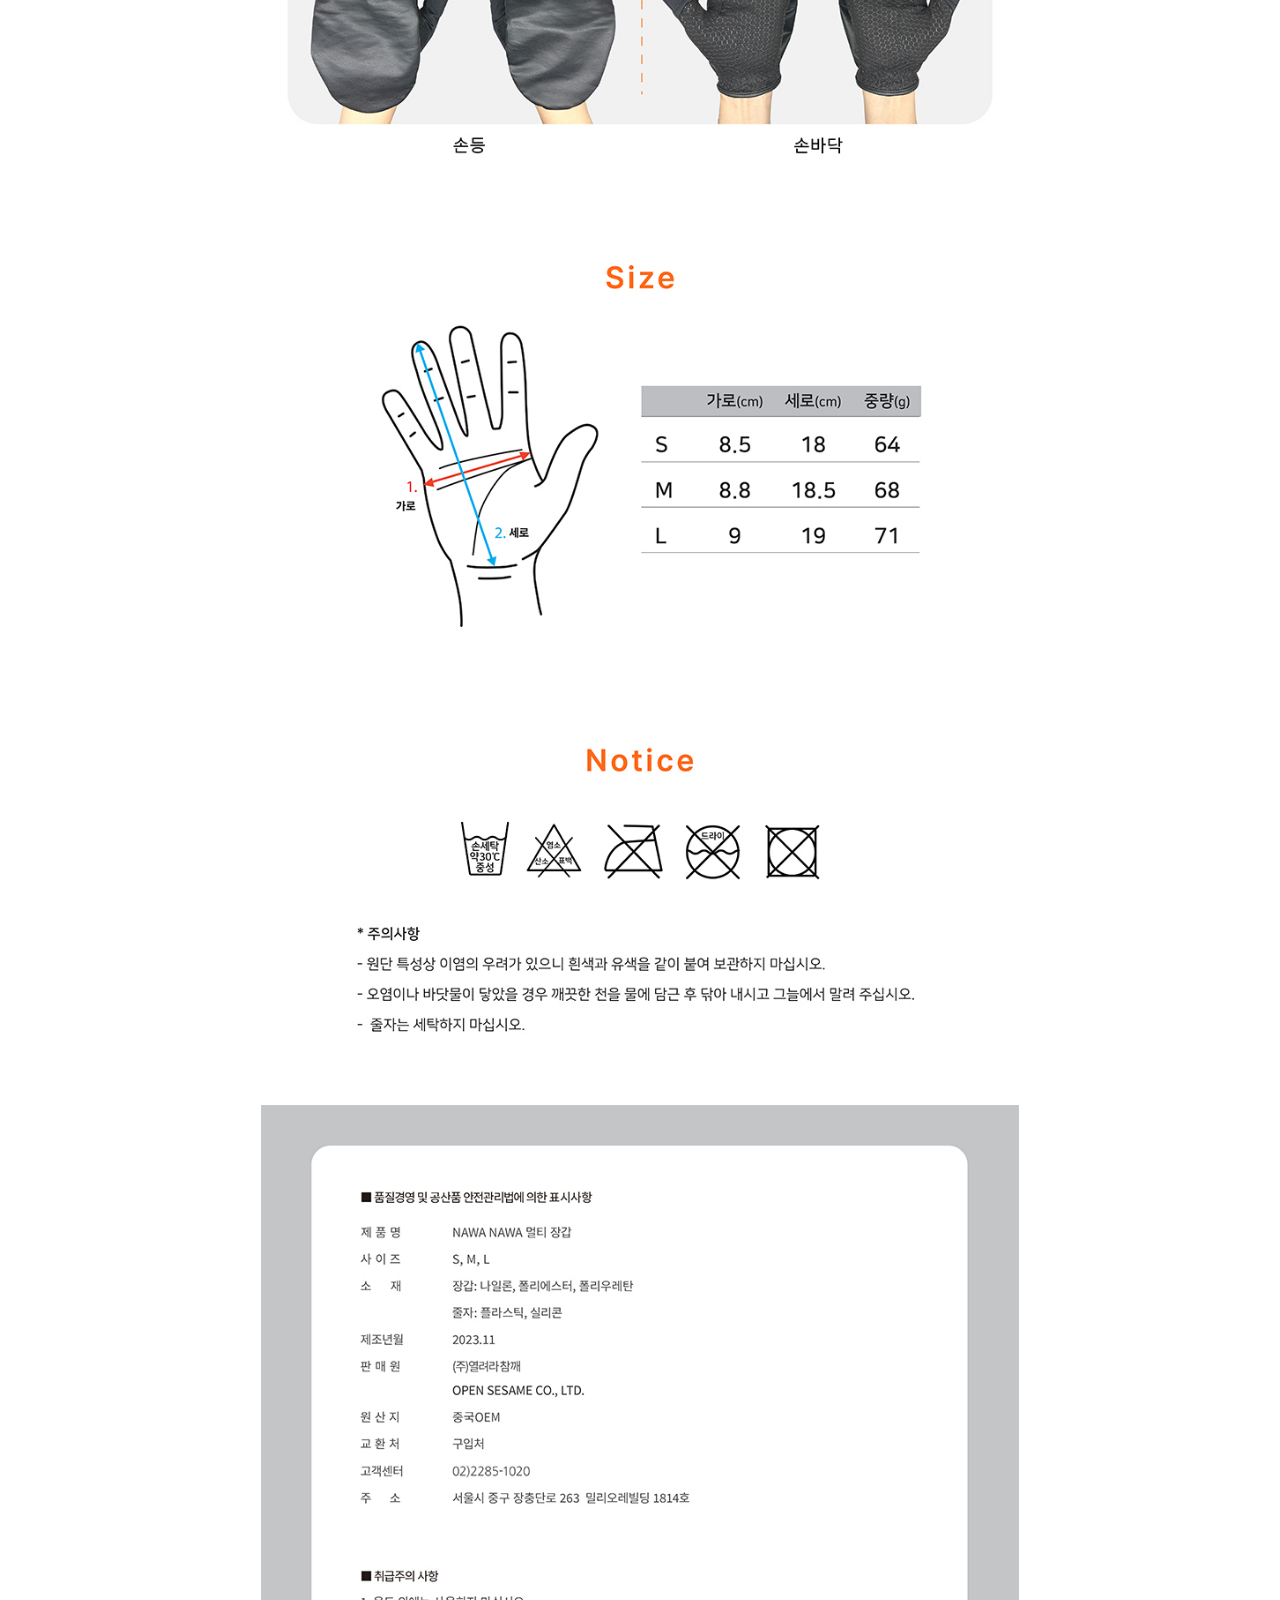
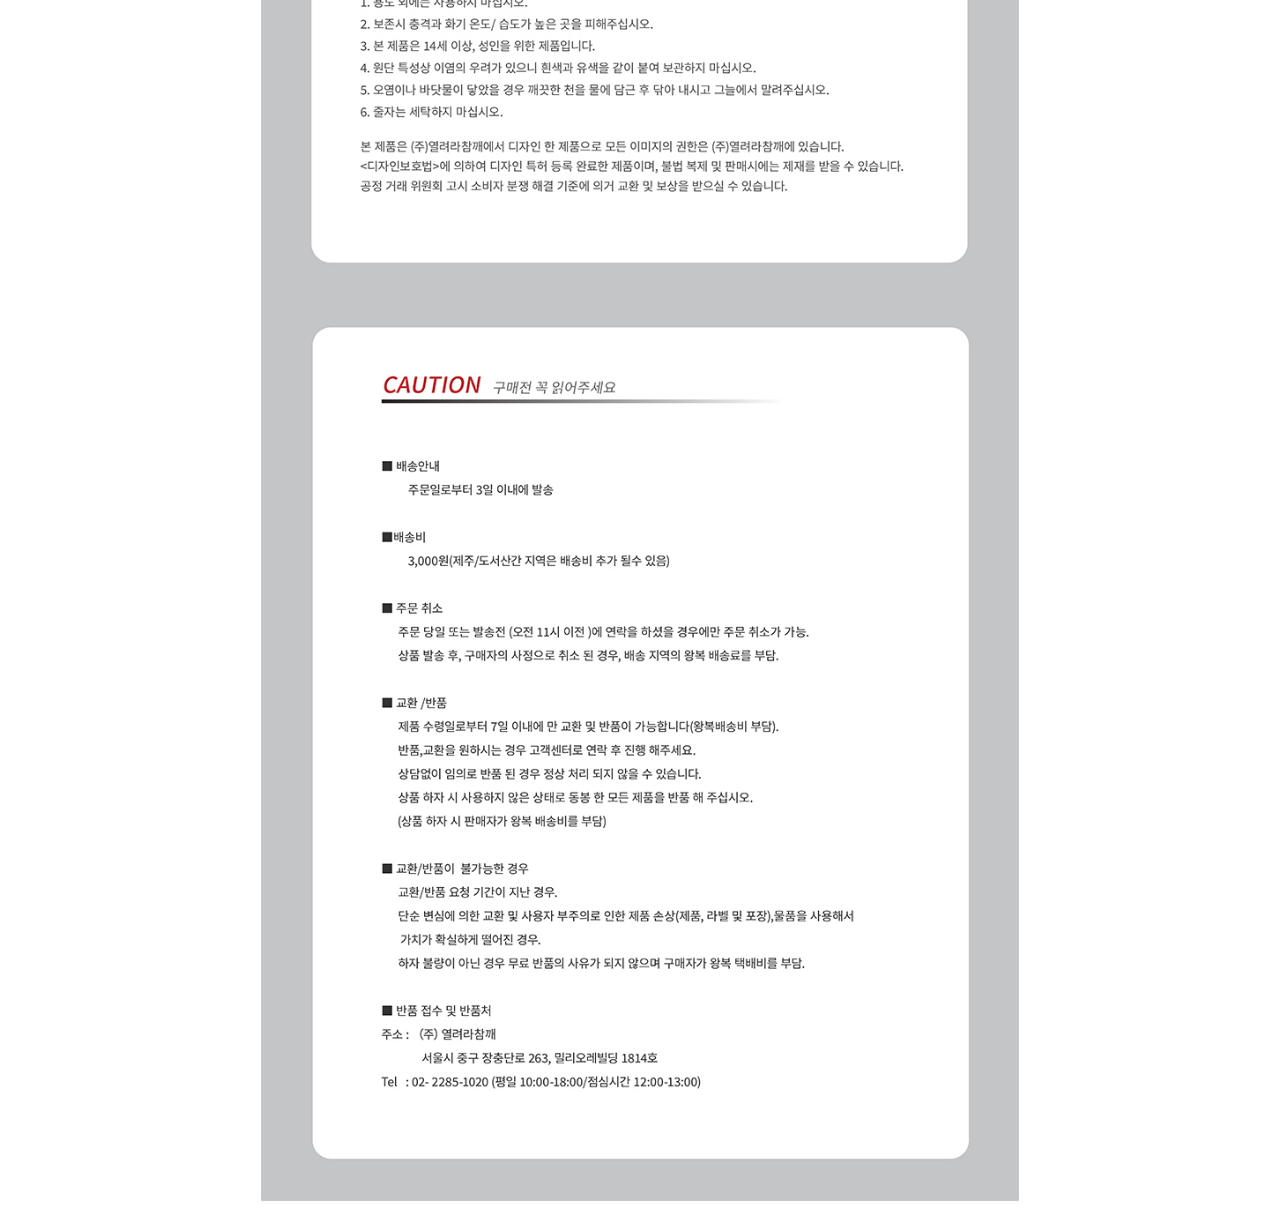
==== commit 6e7c2f08: "opensesame" ====
--- a/fishing.html
+++ b/fishing.html
@@ -11,31 +11,33 @@
 </head>
 
 <body>
-    <div>
-        <img src="img_fishing/1.jpg" alt="1">
-    </div>
-    <div>
-        <img src="img_fishing/2.gif" alt="2">
-    </div>
-    <div>
-        <img src="img_fishing/3.jpg" alt="3">
-    </div>
-    <div>
-        <img src="img_fishing/4.gif" alt="4">
-    </div>
-    <div>
-        <img src="img_fishing/5.jpg" alt="5">
-    </div>
-    <div>
-        <img src="img_fishing/6.gif" alt="6">
-    </div>
-    <div>
-        <img src="img_fishing/7.jpg" alt="7">
-    </div>
-    <div>
-        <img src="img_fishing/8.jpg" alt="8">
-    </div>
-    <div>
-        <img src="img_fishing/9.jpg" alt="9">
+    <div class="wrap">
+        <div class="imgbox">
+            <img src="img_fishing/1.jpg" alt="1">
+        </div>
+        <div class="imgbox">
+            <img src="img_fishing/2.gif" alt="2">
+        </div>
+        <div class="imgbox">
+            <img src="img_fishing/3.jpg" alt="3">
+        </div>
+        <div class="imgbox">
+            <img src="img_fishing/4.gif" alt="4">
+        </div>
+        <div class="imgbox">
+            <img src="img_fishing/5.jpg" alt="5">
+        </div>
+        <div class="imgbox">
+            <img src="img_fishing/6.gif" alt="6">
+        </div>
+        <div class="imgbox">
+            <img src="img_fishing/7.jpg" alt="7">
+        </div>
+        <div class="imgbox">
+            <img src="img_fishing/8.jpg" alt="8">
+        </div>
+        <div class="imgbox">
+            <img src="img_fishing/9.jpg" alt="9">
+        </div>
     </div>
 </body>--- a/fishing.css
+++ b/fishing.css
@@ -1,8 +1,18 @@
 div{
-    display: flex;
-    justify-content: center;
-}
-div img{
     display: block;
+    margin: auto;
 }
 
+.wrap{
+    width: 100%;
+}
+
+.wrap .imgbox{
+    width: 60%;
+    
+}
+
+.wrap .imgbox img{
+    width: 100%;
+    vertical-align: top;
+}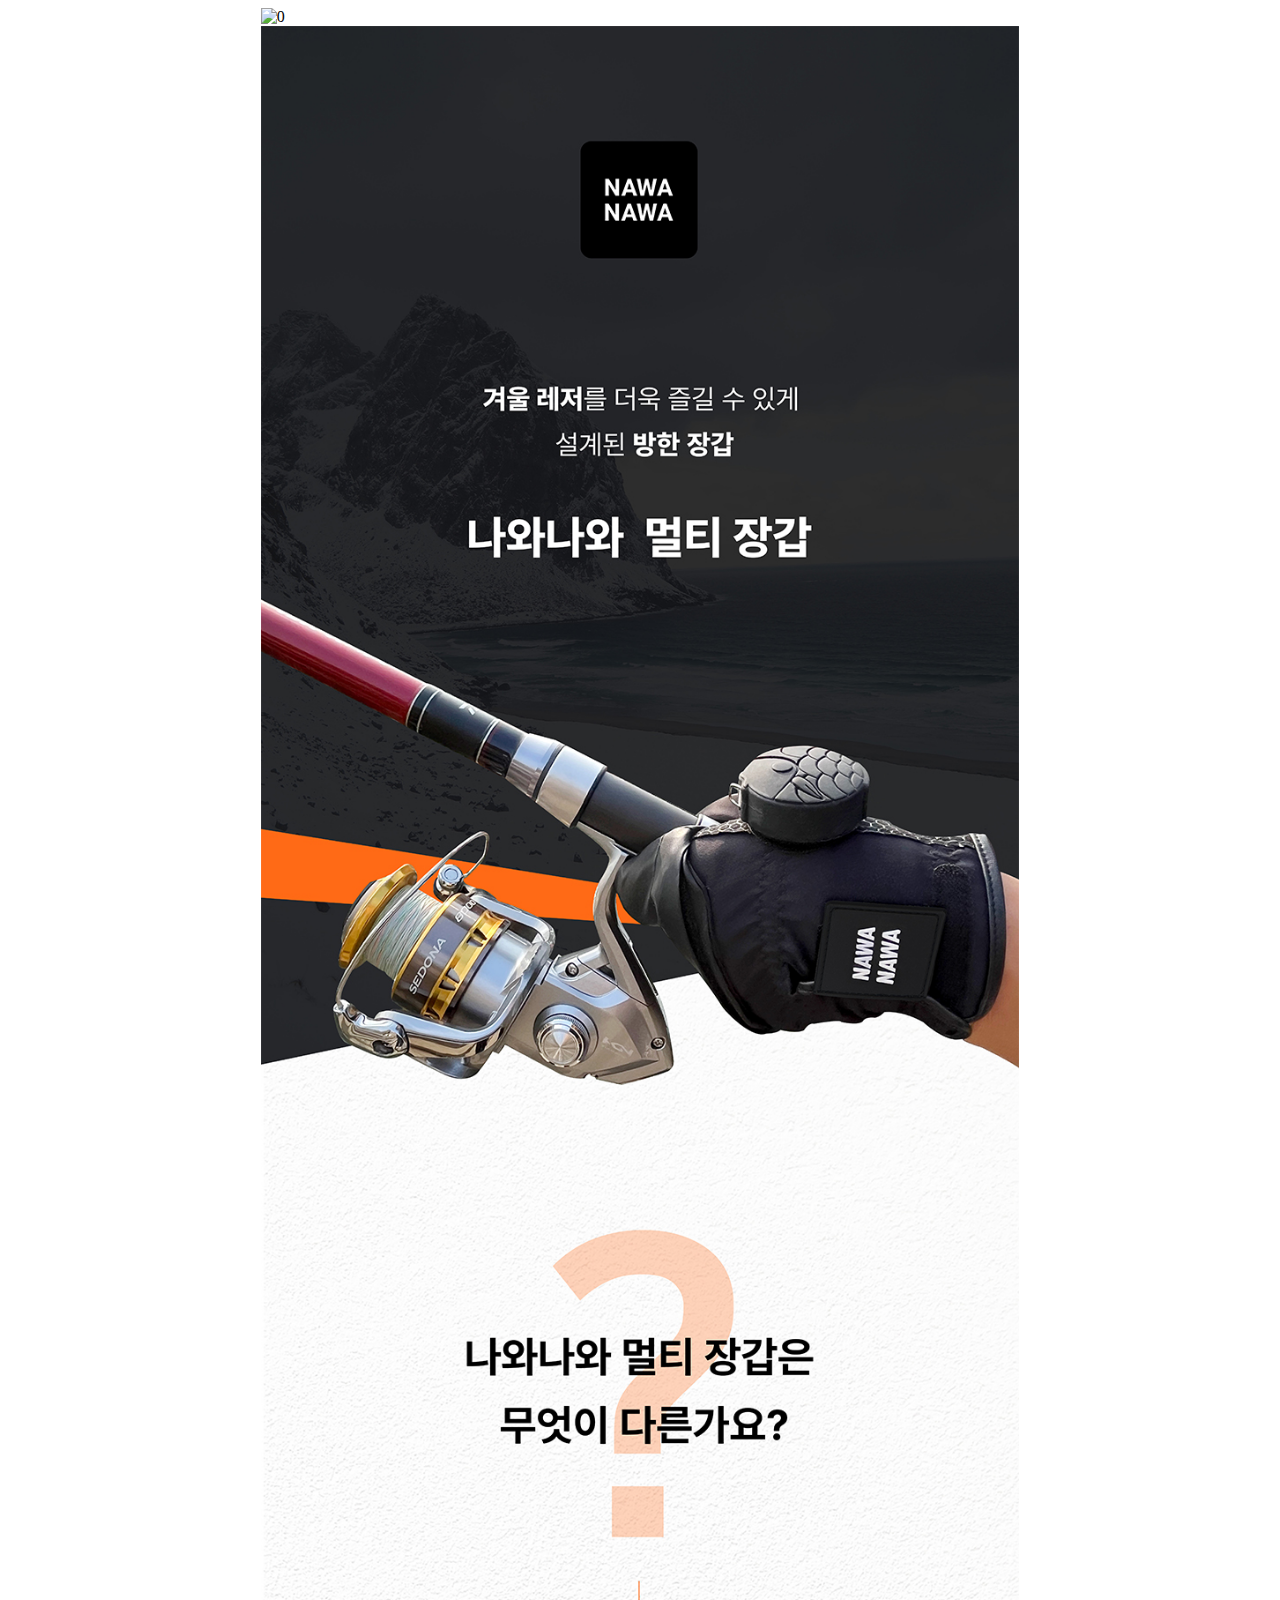
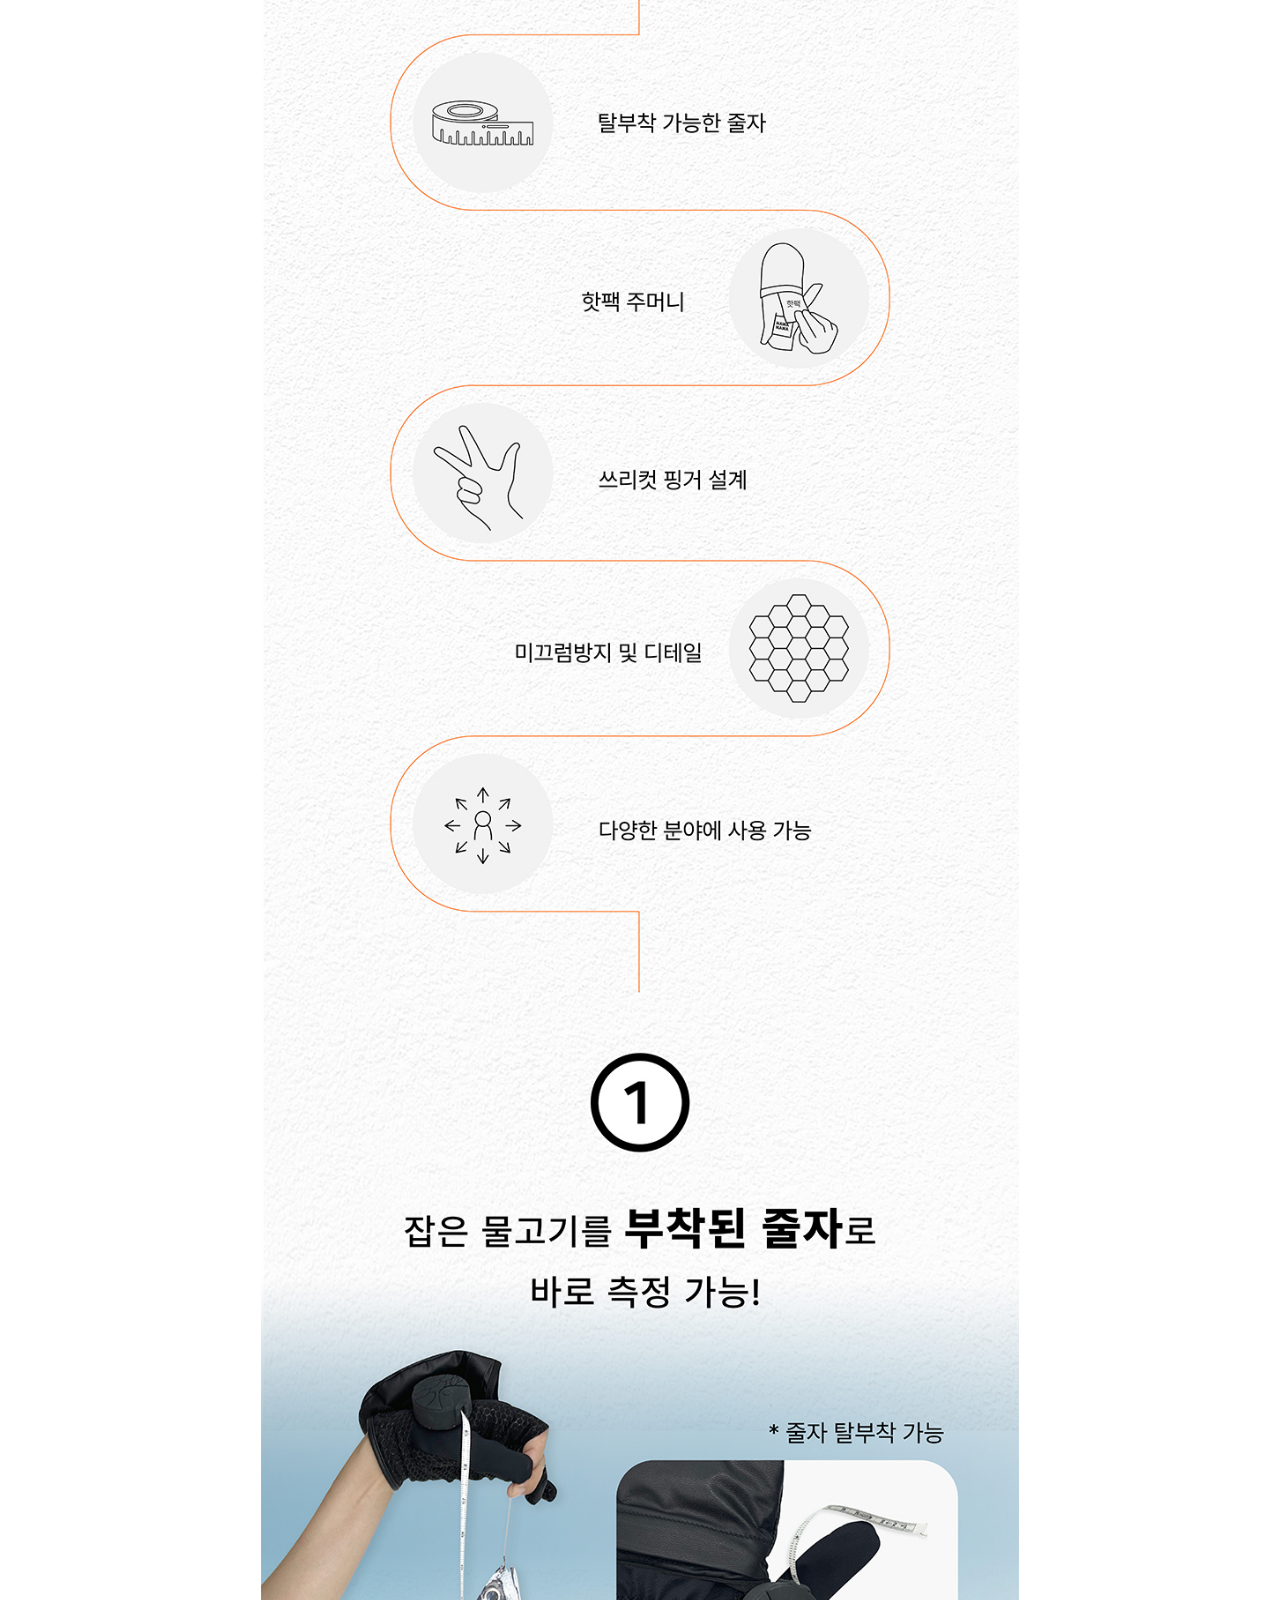
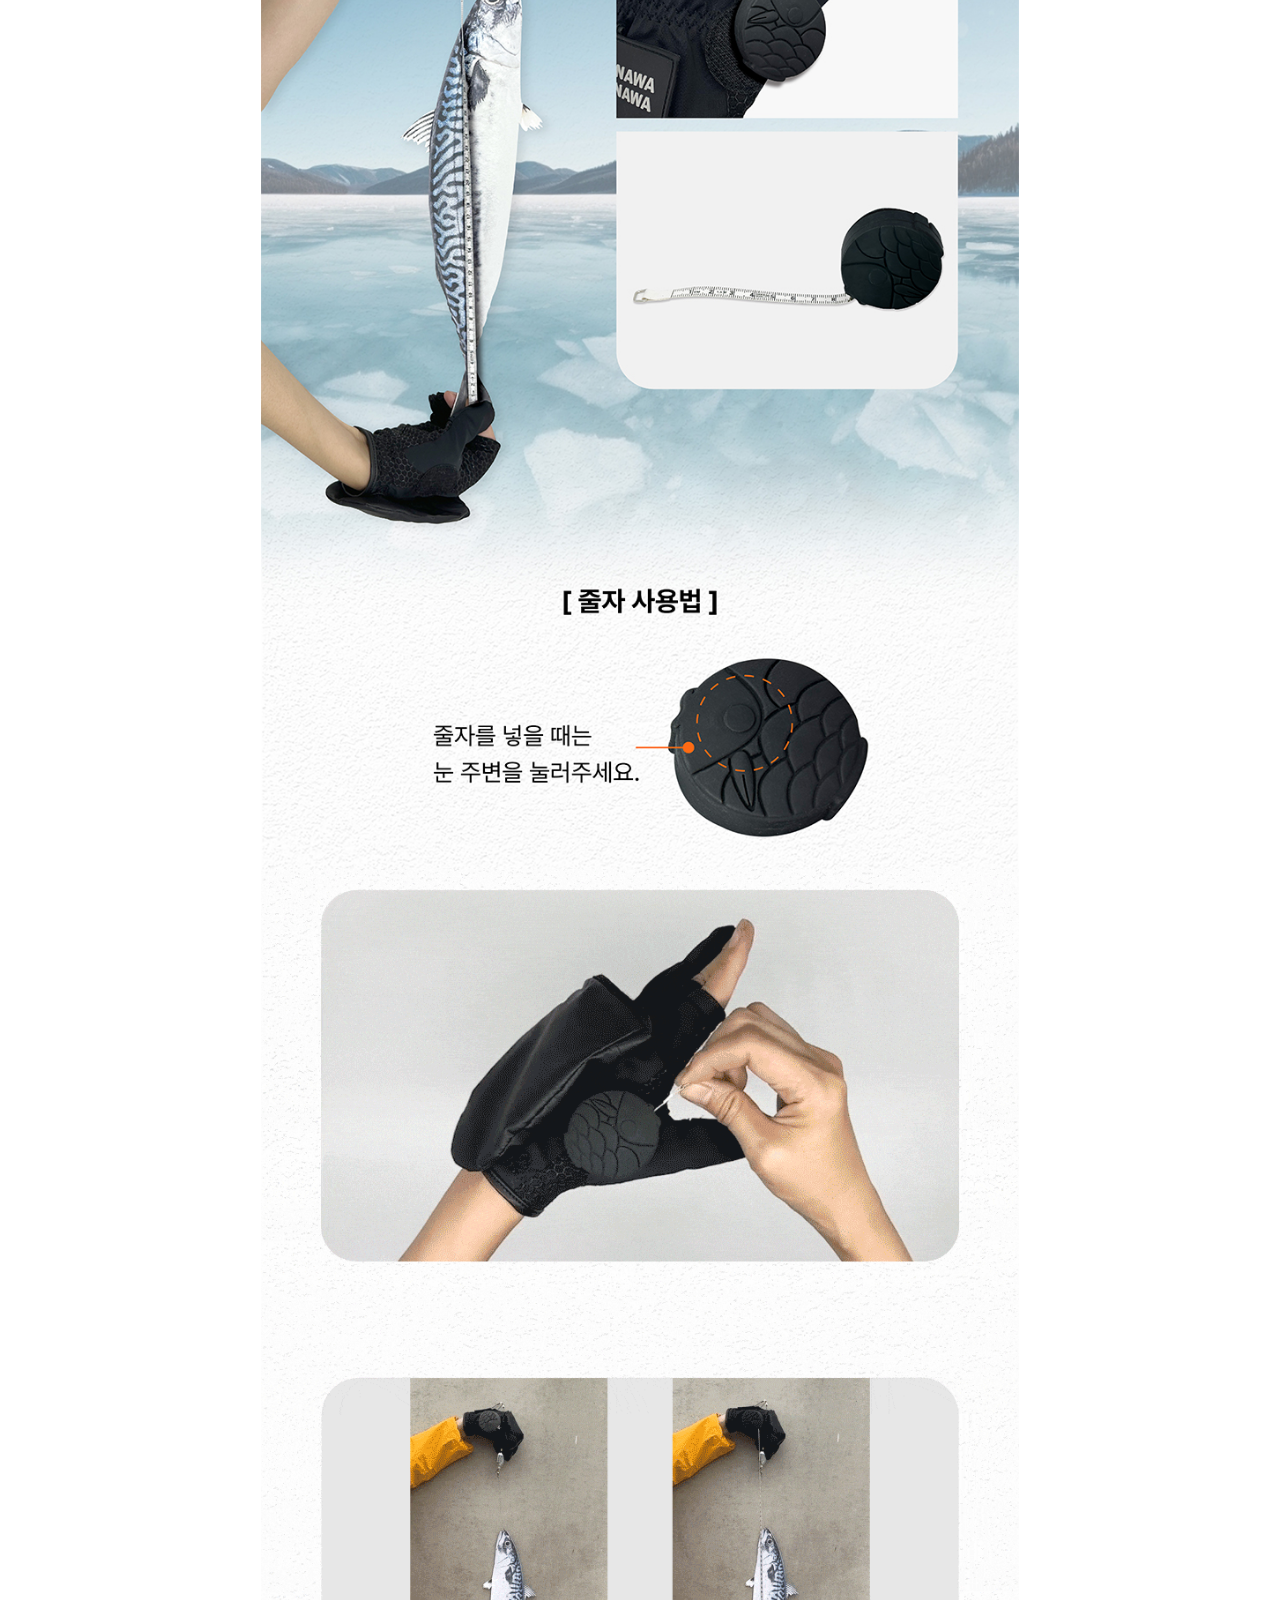
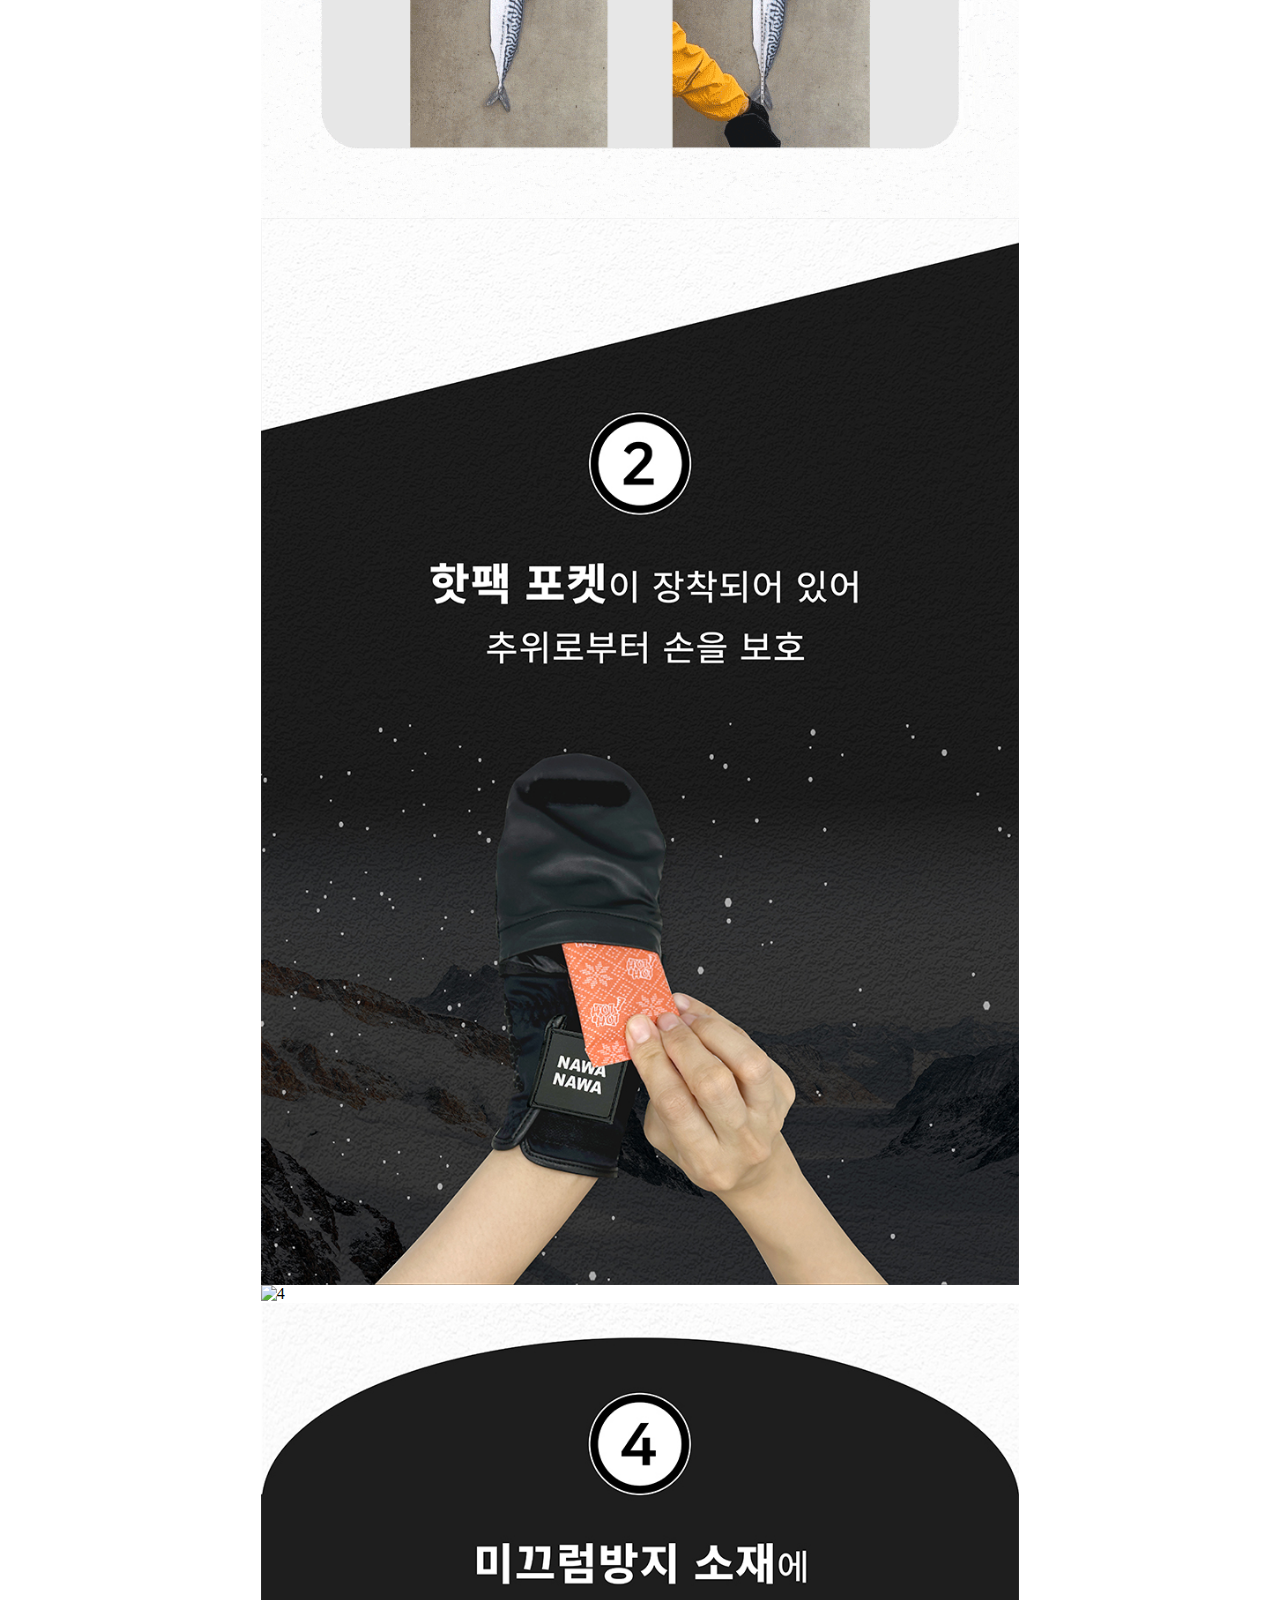
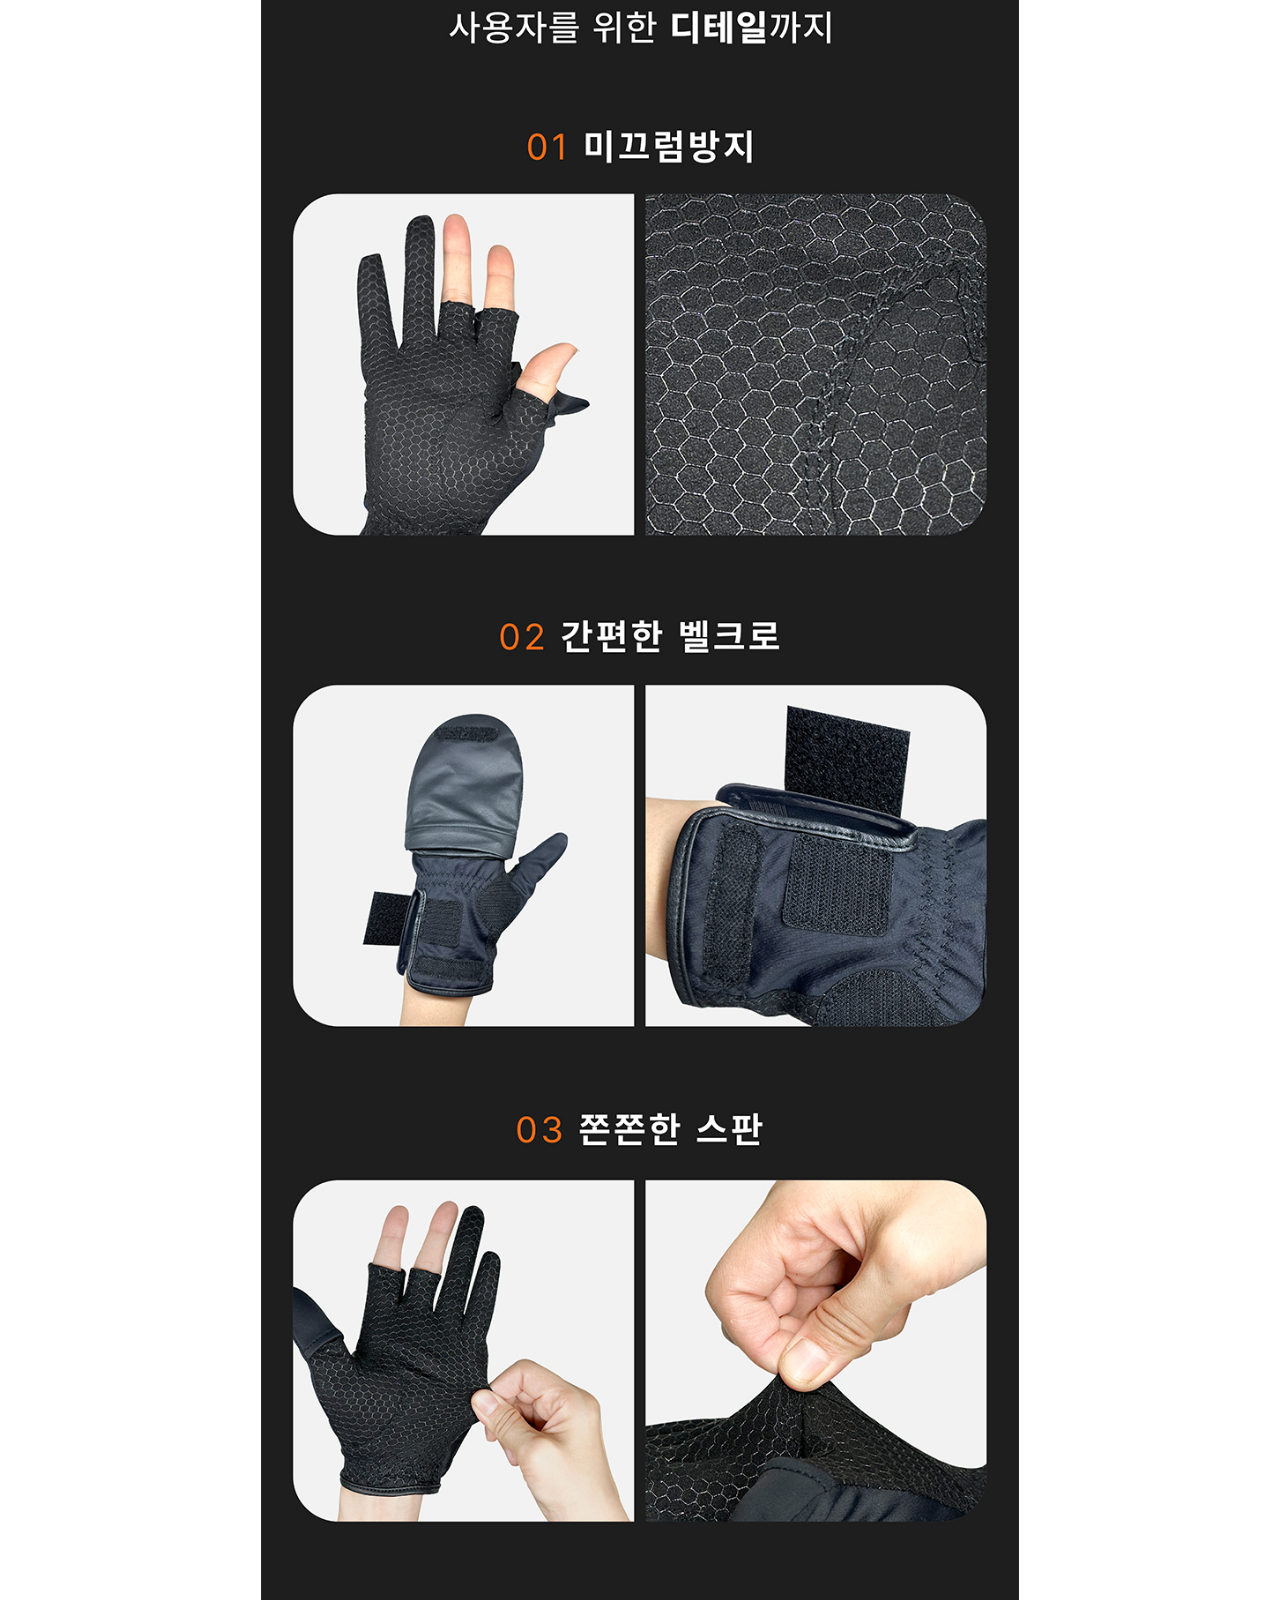
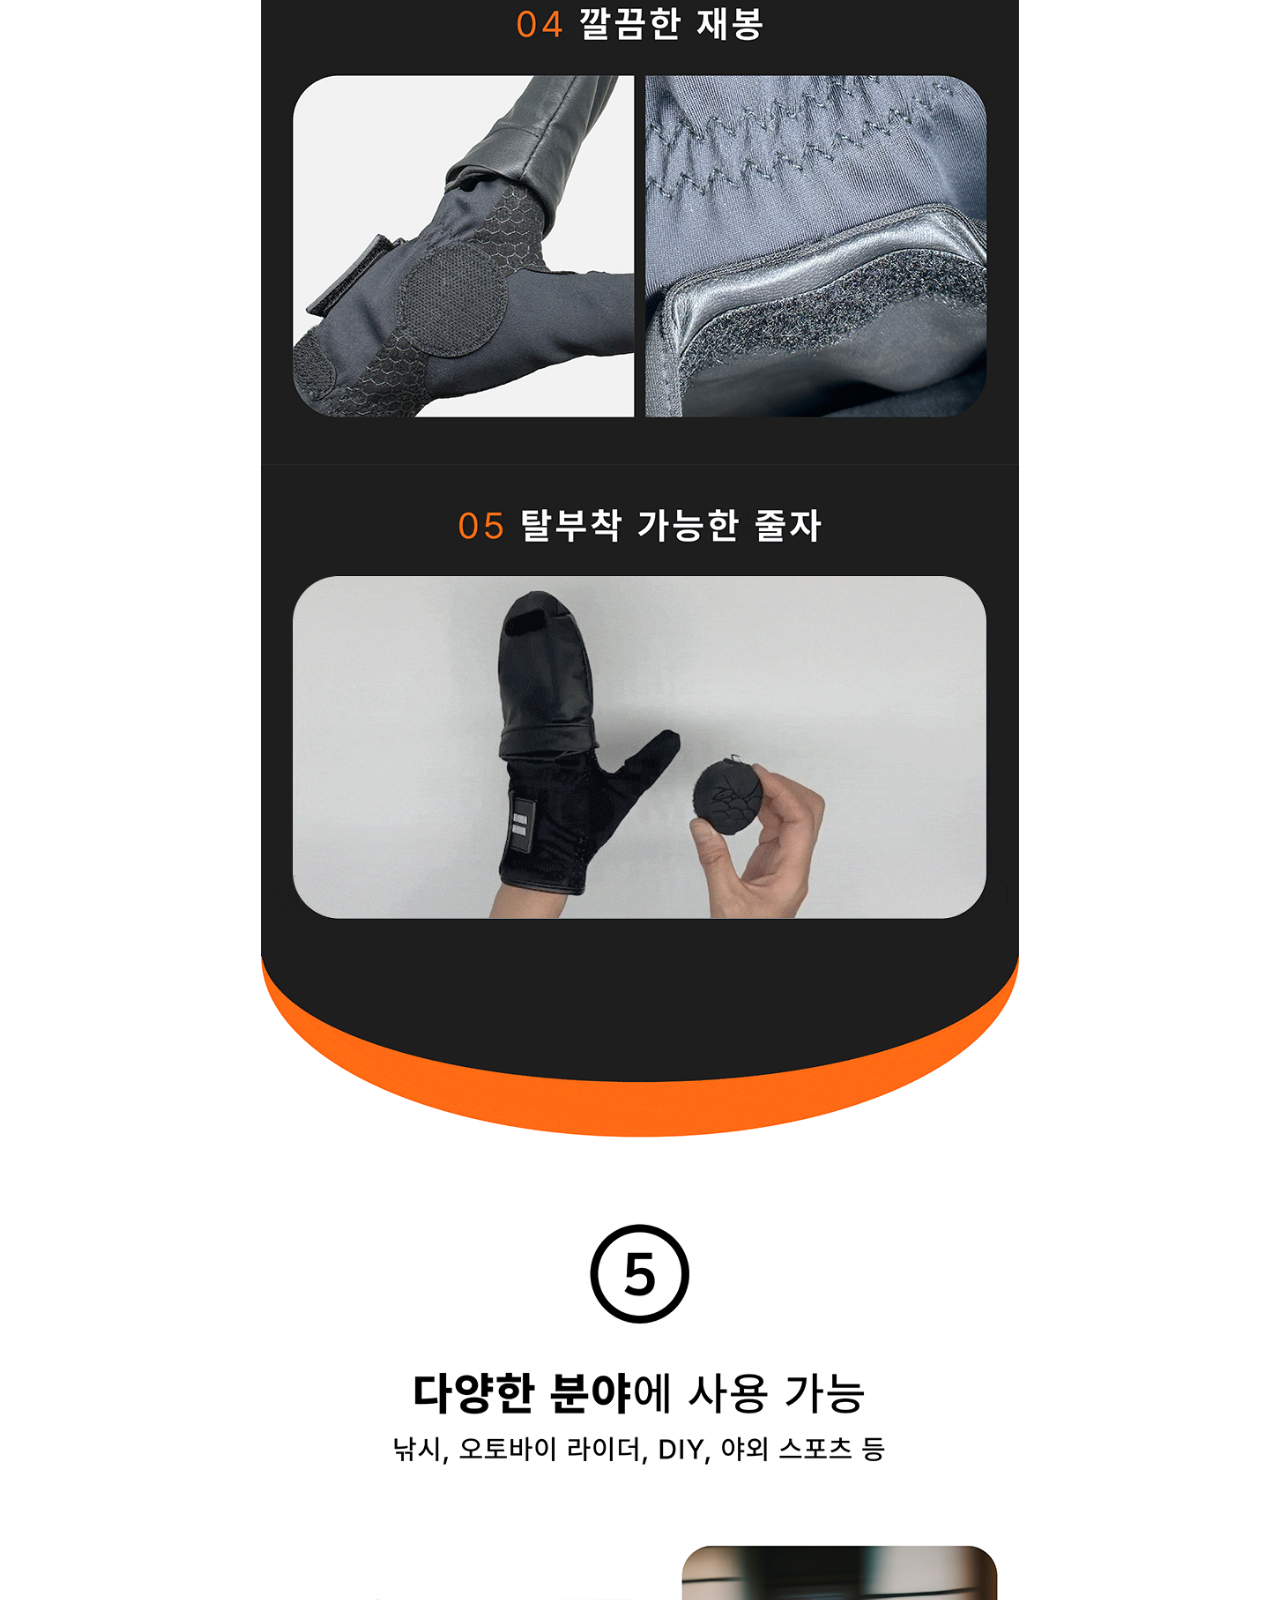
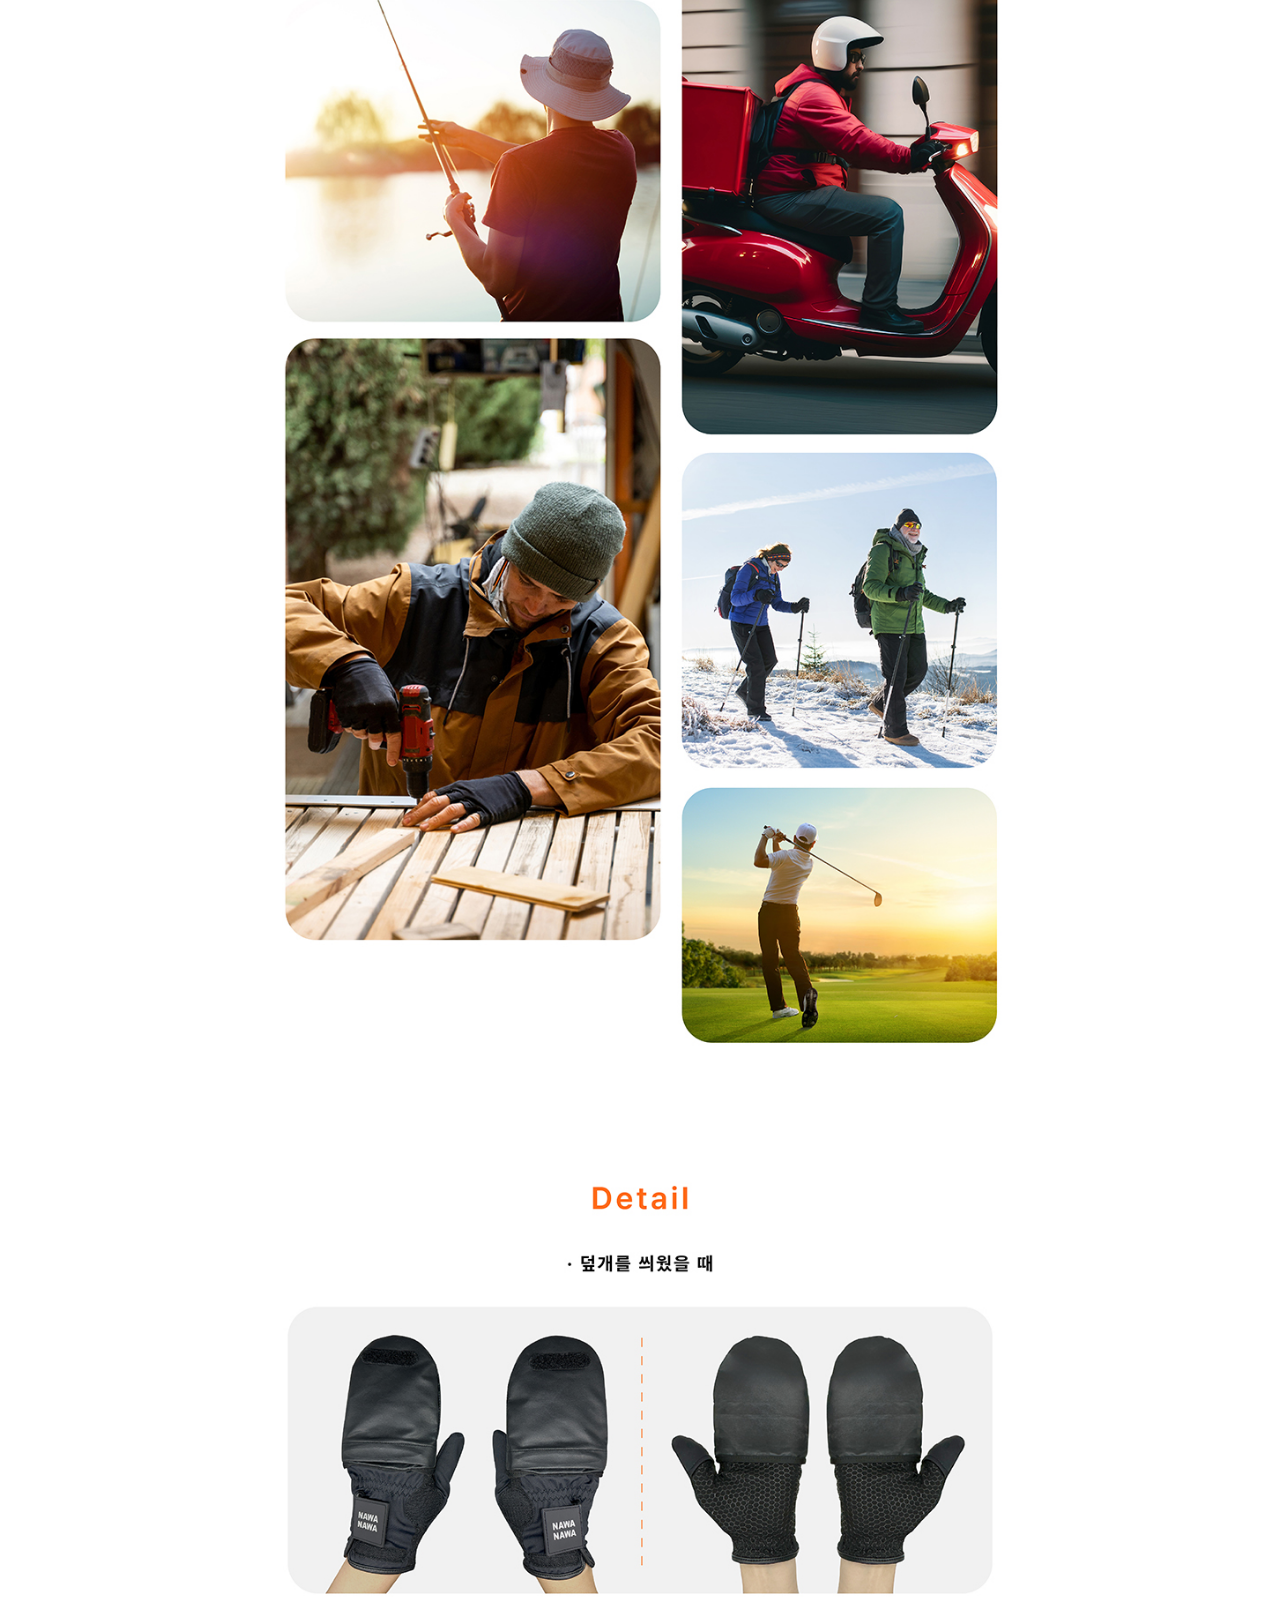
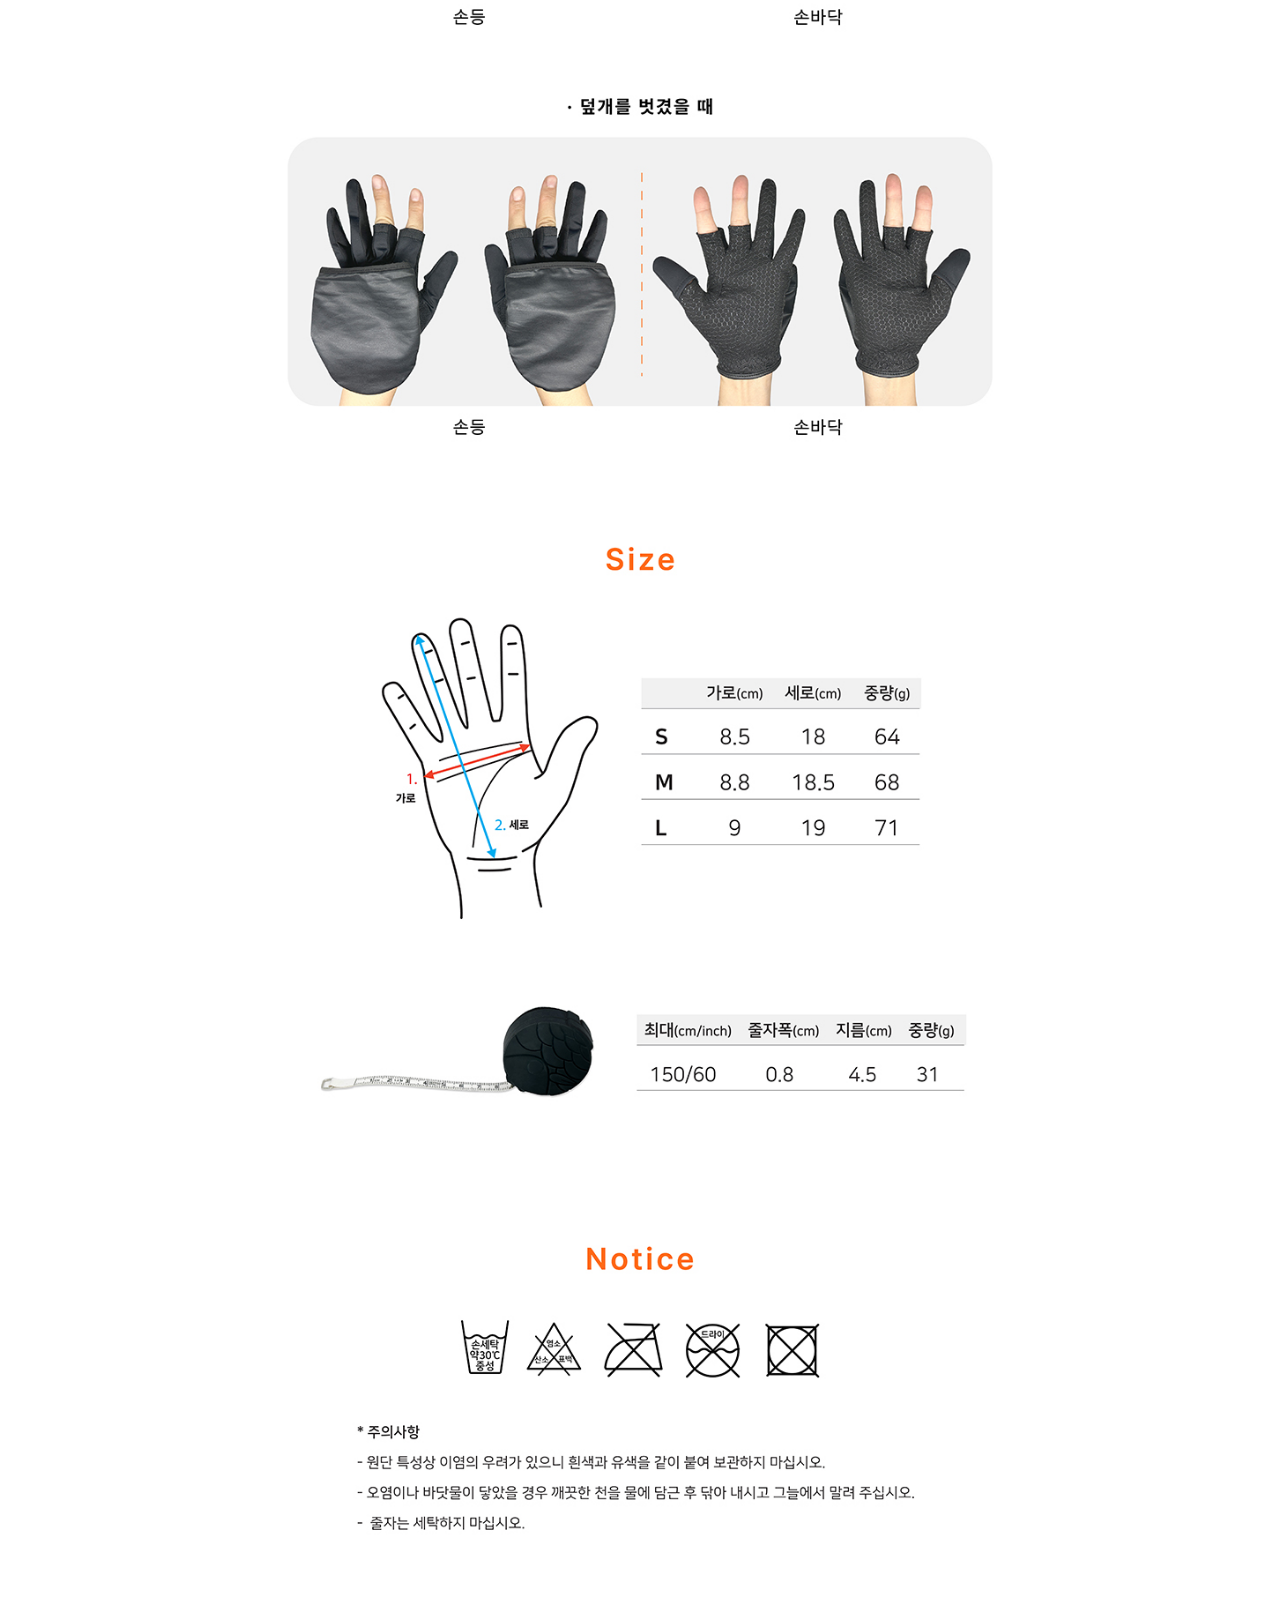
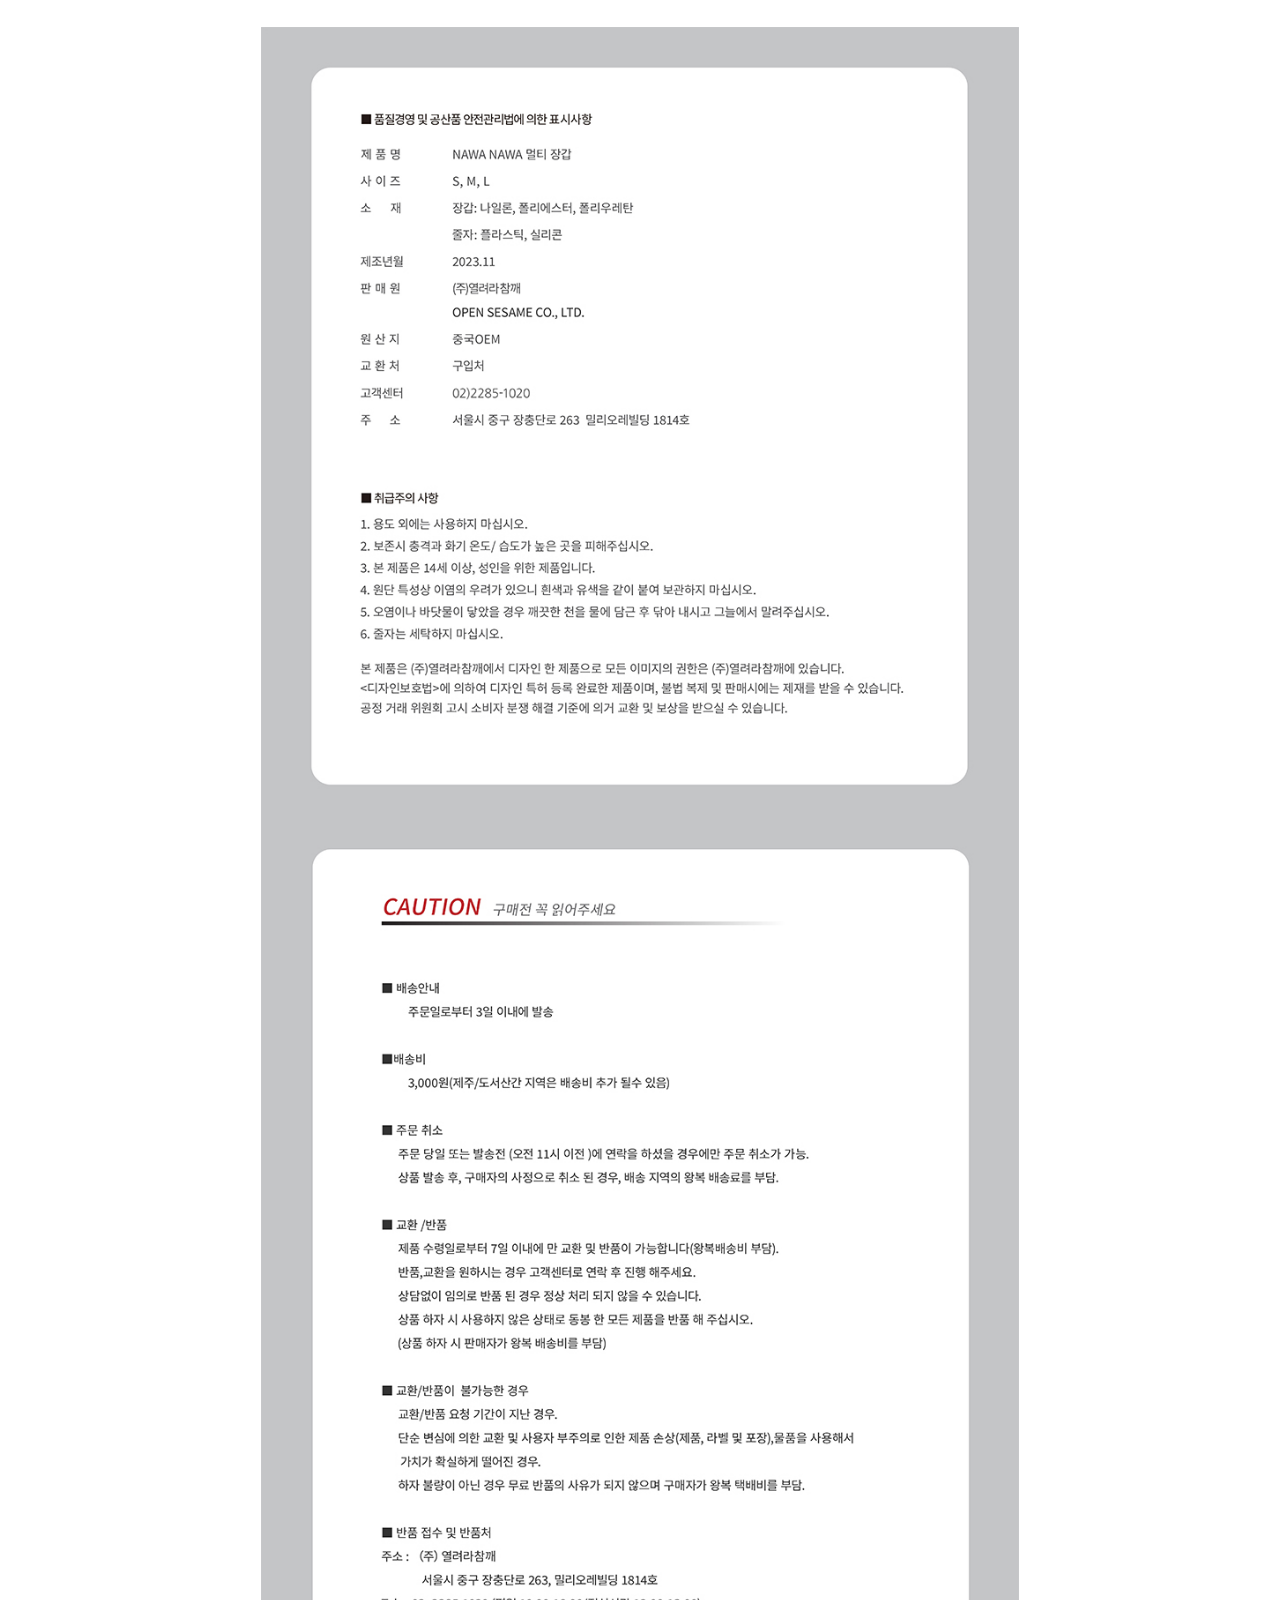
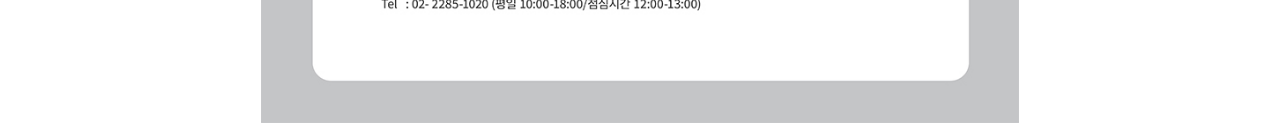
==== commit ec7740cb: "opensesame" ====
--- a/fishing.html
+++ b/fishing.html
@@ -13,10 +13,16 @@
 <body>
     <div class="wrap">
         <div class="imgbox">
+            <img src="img_fishing/0.jpg" alt="0">
+        </div>
+        <div class="imgbox">
             <img src="img_fishing/1.jpg" alt="1">
         </div>
         <div class="imgbox">
-            <img src="img_fishing/2.gif" alt="2">
+            <img src="img_fishing/2-1.jpg" alt="2-1">
+        </div>
+        <div class="imgbox">
+            <img src="img_fishing/2-2.gif" alt="2-2">
         </div>
         <div class="imgbox">
             <img src="img_fishing/3.jpg" alt="3">
